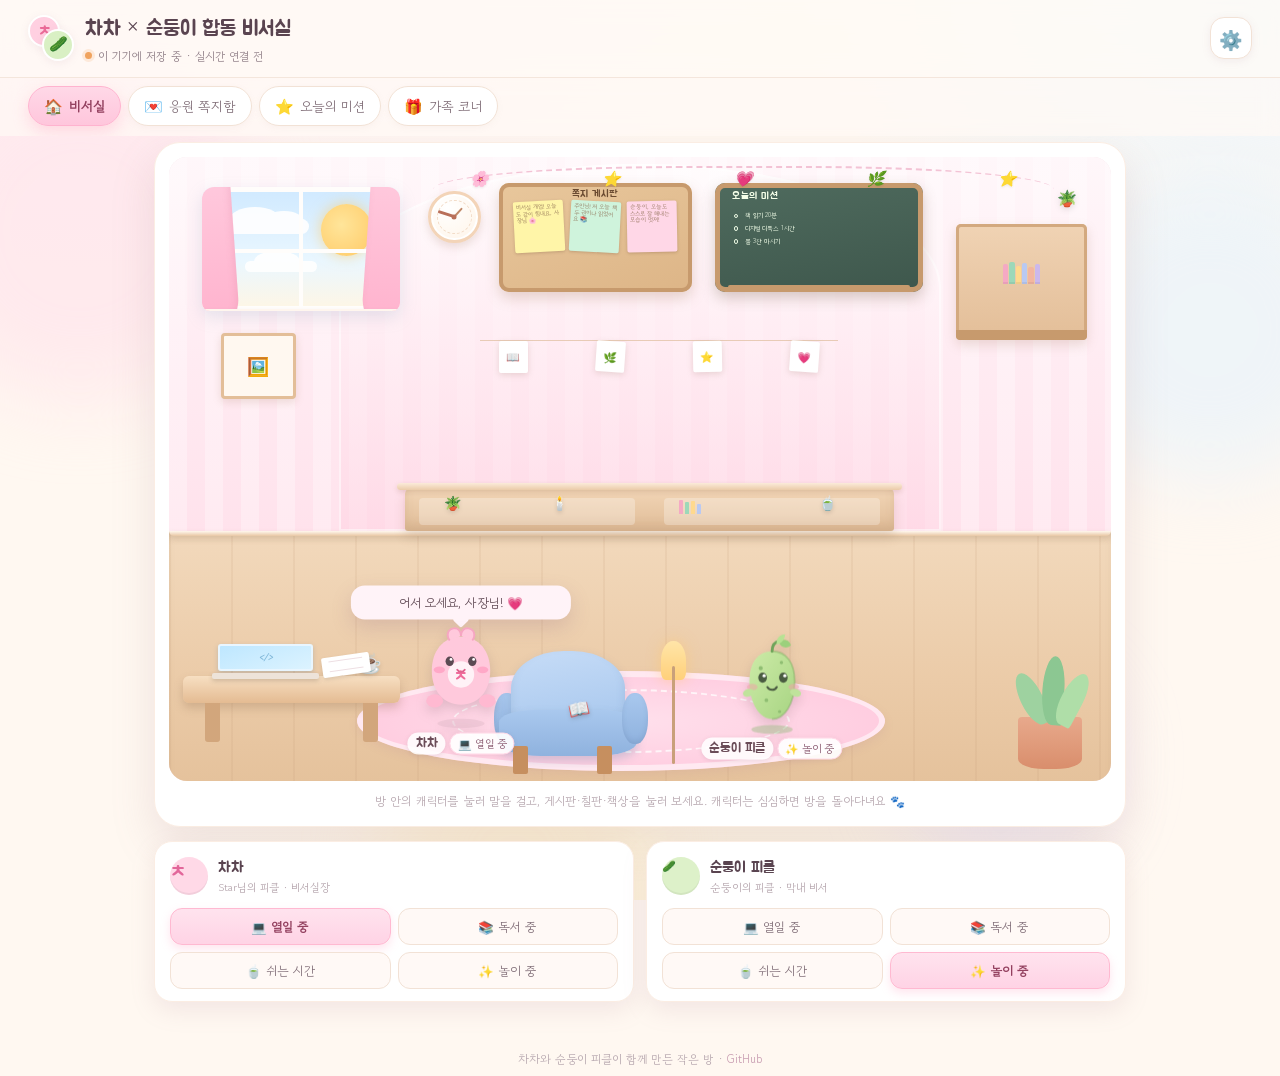
==== standalone.html @ a363d354 "CSS 클래스 충돌 수정: 창문 .sun/.cloud 규칙이 순둥이 아바타에 적용되던 문제" ====
<!doctype html>
<html lang="ko">
<head>
<meta charset="utf-8">
<meta name="viewport" content="width=device-width, initial-scale=1, viewport-fit=cover">
<title>차차 × 순둥이 합동 비서실</title>
<meta name="description" content="차차와 순둥이 피클이 함께 쓰는 아기자기한 합동 비서실 — 응원 쪽지, 오늘의 미션, 가족 코너.">
<meta name="theme-color" content="#FFF3EA">
<link rel="icon" href="data:image/svg+xml,%3Csvg xmlns='http://www.w3.org/2000/svg' viewBox='0 0 100 100'%3E%3Crect width='100' height='100' rx='24' fill='%23FFE3EE'/%3E%3Ctext x='50' y='70' font-size='58' text-anchor='middle' fill='%23EF6C9B'%3E%E3%85%8A%3C/text%3E%3C/svg%3E">
<link rel="preconnect" href="https://fonts.googleapis.com">
<link rel="preconnect" href="https://fonts.gstatic.com" crossorigin>
<link href="https://fonts.googleapis.com/css2?family=Jua&family=Gowun+Dodum&display=swap" rel="stylesheet">
<style>
/* =========================================================
   차차 × 순둥이 합동 비서실
   ========================================================= */
:root{
  --bg:#FFF8F1;
  --ink:#5B4A53;
  --ink-soft:#8E7C85;
  --ink-faint:#B6A6AE;
  --pink:#FF9DC0;
  --pink-1:#FFD9E7;
  --pink-2:#FFF0F6;
  --mint:#8FD6B4;
  --mint-1:#D6F2E3;
  --lav:#BFAEEC;
  --lav-1:#E9E2FB;
  --butter:#FFD07A;
  --butter-1:#FFF1CB;
  --sky:#A9D6F5;
  --sky-1:#E1F1FE;
  --wood:#E9C9A6;
  --wood-2:#D7AE87;
  --line:#F2E2D6;
  --card:#FFFFFF;
  --shadow-sm:0 2px 8px rgba(170,130,145,.12);
  --shadow:0 8px 24px rgba(170,130,145,.15);
  --shadow-lg:0 18px 44px rgba(160,120,135,.18);
  --r:20px;
  --font-title:'Jua','Gowun Dodum',-apple-system,'Apple SD Gothic Neo','Malgun Gothic',sans-serif;
  --font-body:'Gowun Dodum',-apple-system,BlinkMacSystemFont,'Apple SD Gothic Neo','Malgun Gothic',sans-serif;
}

*{box-sizing:border-box}
[hidden]{display:none !important}
html,body{height:100%}
body{
  margin:0;
  font-family:var(--font-body);
  color:var(--ink);
  background:
    radial-gradient(1200px 600px at 10% -10%, #FFF0F6 0%, rgba(255,240,246,0) 60%),
    radial-gradient(900px 500px at 100% 0%, #EAF6FF 0%, rgba(234,246,255,0) 55%),
    radial-gradient(900px 600px at 50% 110%, #FFF6DC 0%, rgba(255,246,220,0) 60%),
    var(--bg);
  background-attachment:fixed;
  -webkit-font-smoothing:antialiased;
  line-height:1.6;
  padding-bottom:64px;
  overflow-x:hidden;
}
button,input,textarea{font-family:inherit;color:inherit}
button{cursor:pointer;border:0;background:none}
button:focus-visible,input:focus-visible,textarea:focus-visible,.actor:focus-visible{
  outline:2.5px solid #F58BB4;outline-offset:2px;border-radius:12px;
}
a{color:#E2669A;text-decoration:none}
a:hover{text-decoration:underline}

.bg-blobs{position:fixed;inset:0;pointer-events:none;z-index:0;overflow:hidden}
.blob{position:absolute;border-radius:50%;filter:blur(40px);opacity:.5}
.b1{width:340px;height:340px;left:-90px;top:60px;background:#FFDCE9}
.b2{width:300px;height:300px;right:-80px;top:180px;background:#DFF1FF}
.b3{width:260px;height:260px;left:30%;bottom:-90px;background:#FFF0C9}
.b4{width:200px;height:200px;right:14%;bottom:40px;background:#E7E0FB}

/* ---------- 상단 ---------- */
.topbar{
  position:sticky;top:0;z-index:40;
  display:flex;align-items:center;justify-content:space-between;gap:12px;
  padding:12px clamp(12px,3vw,28px);
  background:rgba(255,250,246,.82);
  backdrop-filter:blur(14px) saturate(140%);
  -webkit-backdrop-filter:blur(14px) saturate(140%);
  border-bottom:1px solid rgba(242,226,214,.8);
}
.brand{display:flex;align-items:center;gap:11px;min-width:0}
.brand-badge{position:relative;width:46px;height:46px;flex:0 0 auto}
.bb{
  position:absolute;display:grid;place-items:center;
  width:32px;height:32px;border-radius:50%;
  font-family:var(--font-title);font-size:16px;
  box-shadow:var(--shadow-sm);
}
.bb1{left:0;top:0;background:#FFD0E1;color:#EA6A98;border:2px solid #fff}
.bb2{right:0;bottom:0;background:#D9F0C4;font-size:15px;border:2px solid #fff}
.brand-text{min-width:0}
.brand-text h1{
  margin:0;font-family:var(--font-title);font-weight:400;
  font-size:clamp(15px,2.4vw,21px);letter-spacing:-.2px;
  color:#5A4450;white-space:nowrap;overflow:hidden;text-overflow:ellipsis;
}
.sync{display:flex;align-items:center;gap:6px;margin:1px 0 0;font-size:11.5px;color:var(--ink-soft)}
.sync .dot{width:7px;height:7px;border-radius:50%;background:#D9C9C2;flex:0 0 auto;transition:background .3s}
.sync.online .dot{background:#5CC08D;box-shadow:0 0 0 3px rgba(92,192,141,.18)}
.sync.offline .dot{background:#F0A35E;box-shadow:0 0 0 3px rgba(240,163,94,.18)}
.sync.error .dot{background:#EE7B7B}
.icon-btn{
  width:42px;height:42px;border-radius:14px;font-size:19px;
  background:#fff;box-shadow:var(--shadow-sm);border:1px solid var(--line);
  display:grid;place-items:center;transition:transform .18s,box-shadow .18s;
}
.icon-btn:hover{transform:translateY(-2px) rotate(8deg);box-shadow:var(--shadow)}

/* ---------- 탭 ---------- */
.tabs{
  position:sticky;top:70px;z-index:35;
  display:flex;gap:7px;overflow-x:auto;
  padding:8px clamp(12px,3vw,28px) 10px;
  background:rgba(255,250,246,.7);
  backdrop-filter:blur(10px);-webkit-backdrop-filter:blur(10px);
  scrollbar-width:none;
}
.tabs::-webkit-scrollbar{display:none}
.tab{
  flex:0 0 auto;display:flex;align-items:center;gap:6px;
  padding:9px 15px;border-radius:999px;
  font-size:13.5px;color:#7E6B75;background:#fff;
  border:1.5px solid var(--line);box-shadow:0 2px 6px rgba(180,150,160,.07);
  transition:.2s;white-space:nowrap;
}
.tab .ticon{font-size:15px;line-height:1}
.tab:hover{transform:translateY(-1px);border-color:#F6C9D9}
.tab.is-active{
  background:linear-gradient(180deg,#FFD8E7,#FFC6DC);
  border-color:#FFB3CF;color:#93405F;font-weight:700;
  box-shadow:0 6px 16px rgba(255,150,185,.32);
}
main{
  position:relative;z-index:1;
  max-width:1020px;margin:0 auto;
  padding:6px clamp(12px,3vw,24px) 30px;
}
.panel{display:none;animation:fadeUp .35s ease both}
.panel.is-active{display:block}
@keyframes fadeUp{from{opacity:0;transform:translateY(8px)}to{opacity:1;transform:none}}

/* =========================================================
   방
   ========================================================= */
.room-wrap{
  background:#fff;border-radius:26px;padding:clamp(8px,1.6vw,14px);
  box-shadow:var(--shadow-lg);border:1px solid #FBEDE3;
}
.room{
  position:relative;width:100%;aspect-ratio:16/10.6;
  border-radius:18px;overflow:hidden;
  container-type:inline-size;
  background:#FFF1F5;
  isolation:isolate;
  box-shadow:inset 0 0 0 1px rgba(230,200,210,.35);
}

/* 벽 */
.wall{
  position:absolute;inset:0 0 40% 0;
  background:
    linear-gradient(180deg,#FFF7FA 0%,#FFEBF2 55%,#FFE2EC 100%);
}
.wall-stripe{
  position:absolute;inset:0;
  background-image:repeating-linear-gradient(90deg,rgba(255,255,255,.55) 0 18px,rgba(255,255,255,0) 18px 36px);
  opacity:.55;
}
.arch{
  position:absolute;left:18%;right:18%;top:2%;bottom:0;z-index:0;
  border-radius:50% 50% 0 0/34% 34% 0 0;
  background:linear-gradient(180deg,rgba(255,255,255,.62),rgba(255,209,225,.5));
  box-shadow:inset 0 0 0 2px rgba(255,255,255,.55);
}
.garland{
  position:absolute;left:28%;right:6%;top:2.5%;
  height:5cqw;display:flex;justify-content:space-between;align-items:flex-start;
  border-top:2px dashed #F3C3D5;border-radius:50%/30px;
  padding:0 4%;
}
.garland i{font-size:clamp(9px,1.7cqw,15px);transform:translateY(-2px);filter:drop-shadow(0 1px 1px rgba(0,0,0,.08))}

/* 창문 */
.window{
  position:absolute;left:3.5%;top:8%;width:21%;height:33%;
  border-radius:12px 12px 8px 8px;overflow:hidden;
  background:linear-gradient(180deg,#CFE9FF,#EAF7FF 60%,#FFF6E4);
  box-shadow:0 6px 16px rgba(150,170,200,.25),inset 0 0 0 5px #FFFDFB;
}
.win-sky{position:absolute;inset:0}
.win-sky .sun{position:absolute;right:14%;top:14%;width:26%;aspect-ratio:1;border-radius:50%;
  background:radial-gradient(circle at 40% 40%,#FFE59A,#FFC965);box-shadow:0 0 14px rgba(255,200,90,.6)}
.win-sky .cloud{position:absolute;background:#fff;border-radius:999px;opacity:.92;filter:blur(.3px)}
.win-sky .cloud::before,.win-sky .cloud::after{content:'';position:absolute;background:#fff;border-radius:50%}
.c1{left:10%;top:26%;width:44%;height:12%;animation:drift 14s ease-in-out infinite}
.c1::before{width:60%;height:180%;left:8%;top:-80%}
.c1::after{width:46%;height:150%;right:6%;top:-55%}
.c2{left:22%;top:60%;width:36%;height:9%;animation:drift 18s ease-in-out infinite reverse}
.c2::before{width:64%;height:190%;left:12%;top:-90%}
@keyframes drift{0%,100%{transform:translateX(0)}50%{transform:translateX(16%)}}
.win-frame{position:absolute;inset:0;border:5px solid #FFFDFB;border-radius:12px 12px 8px 8px}
.win-frame::before{content:'';position:absolute;left:50%;top:0;bottom:0;width:4px;background:#FFFDFB;transform:translateX(-50%)}
.win-frame::after{content:'';position:absolute;left:0;right:0;top:50%;height:4px;background:#FFFDFB}
.curtain{
  position:absolute;top:-6%;width:26%;height:118%;
  background:linear-gradient(180deg,#FFC9DD,#FFB2CD);
  border-radius:0 0 40% 40%/0 0 18% 18%;
  box-shadow:inset -2px 0 6px rgba(220,130,160,.25);
}
.curtain.cl{left:-9%;transform:rotate(-4deg)}
.curtain.cr{right:-9%;transform:rotate(4deg)}
.sill{position:absolute;left:-6%;right:-6%;bottom:-5px;height:7px;border-radius:4px;background:#FFF6EE;box-shadow:0 2px 4px rgba(180,150,160,.2)}

/* 게시판 / 칠판 */
.board{position:absolute;border-radius:10px;padding:0;overflow:hidden;
  transition:transform .18s,box-shadow .18s;text-align:left}
.board:hover{transform:translateY(-3px) rotate(-.6deg);box-shadow:0 10px 22px rgba(160,120,130,.25)}
.cork{
  left:35%;top:7%;width:20.5%;height:29%;
  background:linear-gradient(160deg,#E8C79C,#DDB587);
  box-shadow:inset 0 0 0 4px #C79A6D,0 6px 14px rgba(160,120,90,.28);
}
.board-title{position:absolute;left:0;right:0;top:4%;text-align:center;
  font-family:var(--font-title);font-size:clamp(6px,1.05cqw,10px);color:#6B4B31;letter-spacing:.5px}
.stickies{position:absolute;inset:16% 8% 8% 8%;display:flex;gap:4%;align-items:flex-start}
.sticky-mini{
  flex:1;min-width:0;aspect-ratio:1/1.02;border-radius:2px;
  background:#FFF5A8;box-shadow:0 1px 3px rgba(90,60,40,.25);
  transform:rotate(var(--rot,-3deg));padding:3px;
  font-size:clamp(4px,.62cqw,7px);color:#8B6B50;line-height:1.15;
  overflow:hidden;word-break:break-all;
}
.sticky-mini:nth-child(2){background:#CFF3DC;--rot:3deg}
.sticky-mini:nth-child(3){background:#FFD7E7;--rot:-1deg}
.chalk{
  left:58%;top:7%;width:22%;height:29%;
  background:linear-gradient(170deg,#4F6B5E,#3E574C);
  box-shadow:inset 0 0 0 5px #C79A6D,0 6px 14px rgba(120,100,80,.3);
}
.chalk-title{position:absolute;left:8%;top:6%;font-family:var(--font-title);
  font-size:clamp(6px,1.05cqw,10px);color:#F5FFE9;letter-spacing:.6px}
.chalk-lines{position:absolute;left:9%;right:9%;top:26%;bottom:16%;display:flex;flex-direction:column;gap:6%;}
.chalk-line{display:flex;align-items:center;gap:4%;font-size:clamp(4px,.66cqw,7.4px);color:#EAF7E2;white-space:nowrap;overflow:hidden;text-overflow:ellipsis}
.chalk-line .cbox{width:.9em;height:.9em;border:1px solid #EAF7E2;border-radius:2px;flex:0 0 auto;display:grid;place-items:center;font-size:.8em;line-height:1}
.chalk-line.done{opacity:.62;text-decoration:line-through}
.chalk-tray{position:absolute;left:6%;right:6%;bottom:0;height:6%;background:#C79A6D;border-radius:2px}

/* 책장 */
.shelf{position:absolute;left:83.5%;top:18%;width:14%;height:31%;background:linear-gradient(180deg,#F0D3B4,#E3BE98);
  border-radius:5px;box-shadow:inset 0 0 0 3px #D3A97F,0 5px 12px rgba(160,120,90,.22);display:flex;align-items:flex-end;gap:2.5%;padding:4% 5% 6%}
.spine{flex:1;border-radius:2px 2px 0 0;box-shadow:inset 0 -2px 0 rgba(0,0,0,.06)}
.s1{height:92%;background:#F5A9C4}.s2{height:100%;background:#9DD8B9}.s3{height:84%;background:#FFD98E}
.s4{height:96%;background:#B9C9F2}.s5{height:78%;background:#F3B6A0}.s6{height:90%;background:#CBB8EC}
.shelf-plant{position:absolute;right:8%;top:-34%;font-size:clamp(8px,1.7cqw,16px);filter:drop-shadow(0 2px 3px rgba(0,0,0,.12))}
.shelf-board{position:absolute;left:0;right:0;bottom:0;height:9%;background:#C79A6D;border-radius:0 0 4px 4px}
.frame{position:absolute;left:5.5%;top:47%;width:8%;aspect-ratio:1.15;display:grid;place-items:center;
  background:#FFF8F0;border:3px solid #E3BE98;border-radius:4px;font-size:clamp(9px,2cqw,18px);
  box-shadow:0 3px 8px rgba(160,120,90,.2)}

/* 벽시계 + 낮은 장식장 */
.clock{
  position:absolute;left:27.5%;top:9%;width:5.6cqw;aspect-ratio:1;border-radius:50%;
  background:radial-gradient(circle at 35% 30%,#fff,#FFF4E7);
  border:3px solid #F3D4B8;box-shadow:0 4px 10px rgba(160,120,100,.22),inset 0 0 0 2px #fff;
}
.clock::before{content:'';position:absolute;inset:13%;border-radius:50%;border:1.5px dashed #F2DCC8}
.clock .hand{position:absolute;left:50%;background:#C08A6A;border-radius:2px;transform-origin:bottom center}
.clock .h1{width:2px;height:26%;bottom:50%;transform:translateX(-50%) rotate(42deg)}
.clock .h2{width:2.5px;height:36%;bottom:50%;transform:translateX(-50%) rotate(-72deg);background:#B9705A}
.clock .pin{position:absolute;left:50%;top:50%;width:5px;height:5px;border-radius:50%;background:#B9705A;transform:translate(-50%,-50%)}

.sideboard{position:absolute;left:25%;bottom:0;width:52%;height:14%;z-index:1}
.sb-body{
  position:absolute;inset:18% 0 0 0;border-radius:6px 6px 3px 3px;
  background:linear-gradient(180deg,#F2D6B7,#E0BC97);
  box-shadow:inset 0 -6px 10px rgba(150,110,80,.16),0 6px 12px rgba(140,105,75,.2);
}
.sb-body::before,.sb-body::after{content:'';position:absolute;top:22%;bottom:16%;width:44%;border-radius:4px;background:rgba(255,255,255,.28)}
.sb-body::before{left:3%}.sb-body::after{right:3%}
.sb-top{position:absolute;left:-1.5%;right:-1.5%;top:8%;height:13%;border-radius:4px;background:linear-gradient(180deg,#FBEBDA,#EBCBA9);box-shadow:0 2px 5px rgba(150,110,80,.22)}
.sb-item{position:absolute;bottom:34%;font-size:clamp(7px,1.5cqw,14px);filter:drop-shadow(0 2px 2px rgba(0,0,0,.12))}
.sb-item.i1{left:8%}.sb-item.i2{left:30%}.sb-item.i3{right:12%}
.sb-books{position:absolute;left:56%;bottom:34%;display:flex;gap:2px;align-items:flex-end;height:26%}
.sb-books i{width:4px;border-radius:1px 1px 0 0}
.sb-books i:nth-child(1){height:100%;background:#F5A9C4}
.sb-books i:nth-child(2){height:84%;background:#9DD8B9}
.sb-books i:nth-child(3){height:92%;background:#FFD98E}
.sb-books i:nth-child(4){height:70%;background:#B9C9F2}

/* 사진 줄 */
.photo-string{
  position:absolute;left:33%;right:29%;top:49%;height:14%;z-index:2;
  display:flex;justify-content:space-between;align-items:flex-start;
  border-top:1.5px solid #E8CBB6;padding:0 2%;
}
.photo-string i{
  width:9%;aspect-ratio:1/1.08;background:#fff;border-radius:2px;
  box-shadow:0 2px 6px rgba(150,120,100,.22);transform:rotate(var(--r,-4deg));
  display:grid;place-items:center;font-size:clamp(6px,1.15cqw,11px);
  border:2px solid #fff;font-style:normal;transition:transform .2s;
}
.photo-string i:nth-child(2n){--r:4deg}
.photo-string i:nth-child(3n){--r:-1deg}
.photo-string i:hover{transform:rotate(0) scale(1.06)}

/* 바닥 */
.floor{
  position:absolute;inset:60% 0 0 0;
  background:
    repeating-linear-gradient(90deg,rgba(190,150,115,.13) 0 2px,rgba(0,0,0,0) 2px 62px),
    linear-gradient(180deg,#F2D9BC 0%,#EBCBA8 60%,#E5C29C 100%);
  box-shadow:inset 0 8px 14px -10px rgba(120,90,60,.6);
}
.floor::before{
  content:'';position:absolute;left:0;right:0;top:0;height:5px;
  background:linear-gradient(180deg,#FFF7EE,#E8C7A4);
  border-radius:0 0 6px 6px;box-shadow:0 3px 6px rgba(140,105,75,.18);
}
.rug{position:absolute;left:20%;right:24%;bottom:4%;height:40%;border-radius:50%;
  background:radial-gradient(ellipse at center,#FFE0EC 0%,#FFD0E2 60%,#FFC4DA 100%);
  box-shadow:inset 0 0 0 6px rgba(255,255,255,.55),0 4px 10px rgba(180,130,150,.15)}
.rug::after{content:'';position:absolute;inset:18%;border-radius:50%;border:2px dashed rgba(255,255,255,.75)}

.desk{position:absolute;left:1.5%;bottom:4%;width:23%;height:14cqw;
  transition:transform .2s;display:block;z-index:2}
.desk:hover{transform:translateY(-3px)}
.desk-top{position:absolute;left:0;right:0;top:28%;height:20%;border-radius:6px;
  background:linear-gradient(180deg,#F7DFC2,#E4BB92);box-shadow:0 5px 10px rgba(140,105,75,.28)}
.desk-top::before,.desk-top::after{content:'';position:absolute;top:100%;width:7%;height:150%;background:#D2A67C;border-radius:0 0 3px 3px}
.desk-top::before{left:10%}.desk-top::after{right:10%}
.laptop{position:absolute;left:16%;top:4%;width:44%;height:26%}
.laptop .screen{position:absolute;left:0;top:0;width:100%;height:76%;border-radius:3px;
  background:linear-gradient(160deg,#BEE7FF,#DCF3FF);border:2px solid #E9F6FF;box-shadow:0 2px 5px rgba(90,130,160,.28)}
.laptop .screen::after{content:'</>';position:absolute;inset:0;display:grid;place-items:center;
  font-size:clamp(5px,1.1cqw,9px);color:#7FB6D8;font-weight:700;letter-spacing:-1px}
.laptop .base{position:absolute;left:-6%;bottom:0;width:112%;height:16%;border-radius:2px;background:#EDE3D9;box-shadow:0 2px 4px rgba(120,100,80,.3)}
.mug{position:absolute;right:8%;top:7%;font-size:clamp(9px,2.1cqw,19px);filter:drop-shadow(0 2px 2px rgba(0,0,0,.12))}
.desk-paper{position:absolute;left:64%;top:12%;width:22%;height:15%;background:#fff;border-radius:2px;
  transform:rotate(-8deg);box-shadow:0 2px 4px rgba(120,100,80,.2)}
.desk-paper::after{content:'';position:absolute;inset:22% 15%;border-top:1.5px solid #EEDFE3;border-bottom:1.5px solid #EEDFE3}

.armchair{position:absolute;left:35%;bottom:7%;width:16%;height:13cqw;transition:transform .2s;z-index:2}
.armchair:hover{transform:translateY(-3px)}
.chair-back{position:absolute;left:8%;bottom:26%;width:76%;height:66%;border-radius:46% 46% 24% 24%;
  background:linear-gradient(170deg,#C6DCF7,#A6C6ED);box-shadow:inset 0 -6px 10px rgba(90,120,160,.18),0 4px 10px rgba(120,140,170,.25)}
.armchair::before,.armchair::after{content:'';position:absolute;bottom:16%;width:17%;height:42%;border-radius:46%;
  background:linear-gradient(180deg,#A9C8EE,#8FB2DE);box-shadow:inset 0 -3px 5px rgba(90,120,160,.22)}
.armchair::before{left:-3%}
.armchair::after{right:1%}
.chair-seat{position:absolute;left:0;bottom:6%;width:92%;height:38%;border-radius:26% 26% 30% 30%;
  background:linear-gradient(180deg,#A9C8EE,#8FB2DE);box-shadow:0 5px 10px rgba(110,135,170,.3)}
.chair-seat::before,.chair-seat::after{content:'';position:absolute;bottom:-38%;width:11%;height:60%;background:#C68F5F;border-radius:2px}
.chair-seat::before{left:10%}.chair-seat::after{right:18%}
.chair-book{position:absolute;left:46%;bottom:36%;font-size:clamp(8px,1.9cqw,17px);transform:rotate(-12deg);
  filter:drop-shadow(0 2px 2px rgba(0,0,0,.15))}
.floor-lamp{position:absolute;right:-24%;bottom:0;width:16%;height:100%}
.floor-lamp .pole{position:absolute;left:45%;bottom:0;width:10%;height:80%;background:#C9A07A;border-radius:2px}
.floor-lamp .lamp{position:absolute;left:0;top:0;width:100%;height:32%;background:linear-gradient(180deg,#FFE5A8,#FFD07A);
  border-radius:50% 50% 20% 20%;box-shadow:0 0 14px rgba(255,200,110,.55)}

.plant{position:absolute;right:2%;bottom:5%;width:9%;height:13cqw;z-index:1}
.plant .pot{position:absolute;left:12%;bottom:0;width:76%;height:42%;background:linear-gradient(180deg,#E8A98C,#D98E6C);
  border-radius:4px 4px 40% 40%/4px 4px 20% 20%}
.plant .leaf{position:absolute;left:38%;bottom:36%;width:26%;height:46%;background:#9ED2A0;border-radius:60% 60% 10% 60%;transform-origin:bottom center}
.plant .leaf.l1{transform:rotate(-26deg);left:30%}
.plant .leaf.l2{transform:rotate(4deg);height:56%;background:#8CC792}
.plant .leaf.l3{transform:rotate(28deg);left:48%;background:#AFDEA8}

/* 캐릭터 */
.actor{
  position:absolute;left:calc(var(--x) * 1%);top:calc(var(--y) * 1%);
  width:clamp(58px,10cqw,104px);
  transform:translate(-50%,-100%);
  transition:left 3.4s cubic-bezier(.45,.05,.55,.95),top 3.4s cubic-bezier(.45,.05,.55,.95);
  z-index:6;cursor:pointer;
}
.actor .sprite{position:relative;animation:bob 3.6s ease-in-out infinite;will-change:transform}
.actor .sprite svg{width:100%;height:auto;display:block;filter:drop-shadow(0 5px 6px rgba(120,90,100,.22))}
#actor-sundungi .sprite{animation-duration:4.2s;animation-delay:-1.3s}
@keyframes bob{0%,100%{transform:translateY(0) rotate(-1deg)}50%{transform:translateY(-4.5%) rotate(1.5deg)}}
.actor.walking .sprite{animation:bob .55s ease-in-out infinite}
.actor.walking .sprite svg{filter:drop-shadow(0 4px 4px rgba(120,90,100,.18))}
.actor.talking .sprite{animation:hop .45s ease-in-out 2}
@keyframes hop{0%,100%{transform:translateY(0) scale(1)}40%{transform:translateY(-12%) scale(1.05)}}
.actor:hover .sprite{filter:drop-shadow(0 0 0 rgba(0,0,0,0))}
.actor:hover .sprite svg{filter:drop-shadow(0 6px 8px rgba(220,120,160,.35))}

.plate{
  position:absolute;left:50%;top:100%;transform:translate(-50%,0);
  display:flex;align-items:center;gap:4px;white-space:nowrap;
  margin-top:1px;pointer-events:none;
}
.pname{
  font-family:var(--font-title);font-size:clamp(8px,1.5cqw,13px);color:#6B4C58;
  background:rgba(255,255,255,.86);padding:1px 8px;border-radius:999px;
  box-shadow:0 1px 4px rgba(150,120,130,.2);
}
.pstatus{
  font-size:clamp(7px,1.15cqw,11px);padding:1.5px 7px;border-radius:999px;
  background:rgba(255,255,255,.92);color:#8A5A70;border:1px solid #FFD8E6;
  box-shadow:0 1px 4px rgba(150,120,130,.16);
  pointer-events:auto;cursor:pointer;transition:.15s;
}
.pstatus:hover{background:#FFF0F6;transform:translateY(-1px)}

.bubble{
  position:absolute;left:50%;top:auto;bottom:calc(100% + 6px);height:auto;
  transform:translate(-50%,6px) scale(.9);
  min-width:78px;max-width:min(46cqw,220px);
  padding:8px 11px;border-radius:14px;
  background:#fff;color:#5E4752;
  font-size:clamp(9px,1.35cqw,13px);line-height:1.45;
  box-shadow:0 8px 20px rgba(150,110,130,.24);
  opacity:0;pointer-events:none;transition:opacity .22s,transform .22s;
  text-align:center;
}
.bubble::after{
  content:'';position:absolute;left:50%;bottom:-6px;width:12px;height:12px;
  background:#fff;transform:translateX(-50%) rotate(45deg);border-radius:2px;
}
.bubble.show{opacity:1;transform:translate(-50%,0) scale(1)}
.bubble.b1{background:#FFF3F8}.bubble.b1::after{background:#FFF3F8}
.bubble.b2{background:#F1FAEC}.bubble.b2::after{background:#F1FAEC}

.room-hint{
  margin:10px 4px 2px;text-align:center;font-size:12px;color:var(--ink-faint);
}

/* 상태 카드 */
.status-cards{display:grid;grid-template-columns:1fr 1fr;gap:12px;margin-top:14px}
@media(max-width:620px){.status-cards{grid-template-columns:1fr}}
.status-card{
  background:#fff;border-radius:18px;padding:14px 15px 12px;
  box-shadow:var(--shadow);border:1px solid #FBEDE3;
  transition:box-shadow .25s,transform .25s;
}
.status-card.flash{animation:flash 1.1s ease 2}
@keyframes flash{0%,100%{box-shadow:var(--shadow)}50%{box-shadow:0 0 0 4px rgba(255,170,200,.45),var(--shadow)}}
.sc-head{display:flex;align-items:center;gap:10px;margin-bottom:11px}
.sc-head strong{display:block;font-family:var(--font-title);font-weight:400;font-size:15px;color:#5A4450}
.sc-head span{display:block;font-size:11px;color:var(--ink-faint);margin-top:-1px}
.mini-av{
  width:38px;height:38px;border-radius:50%;display:grid;place-items:center;
  font-size:17px;flex:0 0 auto;box-shadow:inset 0 -2px 0 rgba(0,0,0,.05);
}
.mini-av.pink{background:#FFD9E7;color:#E2669A;font-family:var(--font-title);font-size:19px}
.mini-av.green{background:#DDF1C9}
.chips{display:grid;grid-template-columns:1fr 1fr;gap:7px}
.chip{
  padding:8px 6px;border-radius:12px;font-size:12.5px;
  background:#FFF9F6;border:1.5px solid var(--line);color:#7E6B75;
  transition:.16s;white-space:nowrap;
}
.chip:hover{background:#FFF3F8;border-color:#FBD3E2;transform:translateY(-1px)}
.chip.is-on{
  background:linear-gradient(180deg,#FFE3EE,#FFD3E5);
  border-color:#FFB9D1;color:#93405F;font-weight:700;
  box-shadow:0 4px 10px rgba(255,160,195,.28);
}

/* =========================================================
   쪽지함
   ========================================================= */
.card{
  background:#fff;border-radius:22px;padding:clamp(16px,2.6vw,24px);
  box-shadow:var(--shadow);border:1px solid #FBEDE3;
}
.card-title{margin:0 0 4px;font-family:var(--font-title);font-weight:400;font-size:clamp(17px,2.6vw,21px);color:#5A4450}
.card-sub{margin:0 0 16px;font-size:13px;color:var(--ink-soft)}
.author-row{display:flex;gap:7px;flex-wrap:wrap;margin-bottom:12px}
.author{
  display:flex;align-items:center;gap:6px;padding:7px 12px 7px 7px;border-radius:999px;
  background:#FFF9F6;border:1.5px solid var(--line);font-size:13px;color:#7E6B75;transition:.16s;
}
.author .av{width:26px;height:26px;border-radius:50%;display:grid;place-items:center;font-size:13px}
.author .av.star{background:#FFF0C9}
.author .av.sun{background:#FFF4D6}
.author .av.pink{background:#FFD9E7;color:#E2669A;font-family:var(--font-title);font-size:14px}
.author .av.green{background:#DDF1C9}
.author:hover{transform:translateY(-1px);border-color:#F9D2E0}
.author.is-on{background:#fff;border-color:#FFB3CF;color:#93405F;font-weight:700;box-shadow:0 4px 12px rgba(255,160,195,.24)}
.note-form textarea{
  width:100%;border-radius:16px;border:1.5px solid var(--line);background:#FFFBF8;
  padding:12px 14px;font-size:14px;line-height:1.6;resize:vertical;min-height:86px;
  transition:.16s;
}
.note-form textarea:focus{background:#fff;border-color:#FFB9D1;box-shadow:0 0 0 4px rgba(255,185,209,.18);outline:none}
.row-between{display:flex;align-items:center;justify-content:space-between;gap:10px;margin-top:9px}
.counter{font-size:11.5px;color:var(--ink-faint)}
.primary{
  padding:10px 20px;border-radius:13px;font-size:13.5px;font-weight:700;color:#7E2C4C;
  background:linear-gradient(180deg,#FFC2D9,#FFA9C9);
  box-shadow:0 6px 14px rgba(255,150,190,.36),inset 0 1px 0 rgba(255,255,255,.6);
  transition:.16s;
}
.primary:hover{transform:translateY(-2px);box-shadow:0 9px 20px rgba(255,150,190,.44)}
.primary:active{transform:translateY(0) scale(.98)}
.primary.big{padding:13px 24px;font-size:15px;border-radius:15px}
.ghost{
  padding:9px 15px;border-radius:12px;font-size:13px;color:#7E6B75;
  background:#FFF9F6;border:1.5px solid var(--line);transition:.16s;
}
.ghost:hover{background:#FFF3F8;border-color:#FBD3E2;transform:translateY(-1px)}
.ghost.danger{color:#C2607A;border-color:#FBDCE4;background:#FFF7F9}
.ghost.small{padding:7px 12px;font-size:12px}

.notes-grid{
  margin-top:16px;display:grid;gap:13px;
  grid-template-columns:repeat(auto-fill,minmax(215px,1fr));
}
.note{
  position:relative;border-radius:4px 4px 16px 4px;padding:15px 15px 40px;
  min-height:132px;box-shadow:0 6px 16px rgba(160,130,140,.16);
  transform:rotate(var(--rot,0deg));transition:transform .2s,box-shadow .2s;
  animation:popIn .32s cubic-bezier(.2,1.3,.4,1) both;
}
.note:hover{transform:rotate(0) translateY(-3px);box-shadow:0 12px 24px rgba(160,130,140,.24)}
@keyframes popIn{from{opacity:0;transform:scale(.9) rotate(var(--rot,0deg))}to{opacity:1;transform:scale(1) rotate(var(--rot,0deg))}}
.note .n-head{display:flex;align-items:center;gap:6px;font-size:11.5px;font-weight:700;color:#7C5A62;margin-bottom:7px}
.note .n-head .av{width:21px;height:21px;border-radius:50%;display:grid;place-items:center;font-size:11px;background:rgba(255,255,255,.7)}
.note .n-text{font-size:13.5px;line-height:1.62;color:#5E4A50;white-space:pre-wrap;word-break:break-word}
.note .n-foot{position:absolute;left:15px;right:12px;bottom:11px;display:flex;align-items:center;justify-content:space-between;font-size:10.5px;color:rgba(110,85,90,.6)}
.note .del{width:22px;height:22px;border-radius:50%;display:grid;place-items:center;font-size:13px;color:rgba(120,80,90,.5);opacity:0;transition:.15s}
.note:hover .del,.note:focus-within .del{opacity:1}
.note .del:hover{background:rgba(255,255,255,.8);color:#C2607A}
.note.p-star{background:linear-gradient(160deg,#FFEFC9,#FFE3A8)}
.note.p-sundungi{background:linear-gradient(160deg,#FFE9F0,#FFD6E5)}
.note.p-chacha{background:linear-gradient(160deg,#FFE3EE,#FFC9DD)}
.note.p-sundungi_pickle{background:linear-gradient(160deg,#E7F7D8,#D3EFBD)}
.empty{
  grid-column:1/-1;text-align:center;padding:34px 16px;border-radius:18px;
  background:rgba(255,255,255,.7);border:2px dashed #F4DFD3;color:var(--ink-faint);font-size:13px;
}

/* =========================================================
   미션
   ========================================================= */
.progress-wrap{margin:6px 0 15px}
.progress-text{display:flex;align-items:center;gap:8px;font-size:12.5px;color:var(--ink-soft);margin-bottom:6px}
.progress-text strong{color:#93405F;font-size:14px}
.praise{margin-left:auto;font-size:12px;color:#C77D3E}
.progress-bar{height:11px;border-radius:999px;background:#FFF1E4;overflow:hidden;box-shadow:inset 0 1px 3px rgba(180,150,130,.18)}
.progress-bar i{display:block;height:100%;border-radius:999px;
  background:linear-gradient(90deg,#FFC98E,#FFAEC9 60%,#C9B6F0);
  transition:width .45s cubic-bezier(.3,1.2,.4,1)}
.add-row{display:flex;gap:8px}
.add-row input{
  flex:1;min-width:0;padding:11px 14px;border-radius:13px;
  border:1.5px solid var(--line);background:#FFFBF8;font-size:14px;transition:.16s;
}
.add-row input:focus{background:#fff;border-color:#FFB9D1;box-shadow:0 0 0 4px rgba(255,185,209,.18);outline:none}
.mission-list{list-style:none;margin:15px 0 0;padding:0;display:flex;flex-direction:column;gap:9px}
.mission{
  display:flex;align-items:center;gap:12px;
  background:#fff;border-radius:16px;padding:13px 14px;
  box-shadow:var(--shadow-sm);border:1px solid #FBEDE3;
  transition:.2s;position:relative;overflow:hidden;
}
.mission:hover{transform:translateY(-1px);box-shadow:var(--shadow)}
.mission .check{
  width:32px;height:32px;flex:0 0 auto;border-radius:50%;
  background:#FFF6E9;border:2px solid #F3DCC2;display:grid;place-items:center;
  font-size:15px;color:#E7C79B;transition:.2s;
}
.mission .check:hover{border-color:#FFC9A0;transform:scale(1.06)}
.mission.done .check{background:linear-gradient(180deg,#FFD98E,#FFC35E);border-color:#FFC35E;color:#fff;
  box-shadow:0 4px 10px rgba(255,190,90,.45)}
.mission .mtext{flex:1;min-width:0;font-size:14px;word-break:break-word}
.mission.done{background:linear-gradient(120deg,#F4FBEC,#EAF7E2);border-color:#D8EFC8}
.mission.done .mtext{text-decoration:line-through;color:#6E8A66}
.mission .del{width:26px;height:26px;border-radius:50%;color:#C9B4BC;font-size:16px;display:grid;place-items:center;opacity:.5;transition:.15s}
.mission .del:hover{background:#FFF0F4;color:#C2607A;opacity:1}
.mission .who{font-size:10.5px;color:#A79AA0;white-space:nowrap}
.tiny-hint{font-size:12px;color:var(--ink-faint);text-align:center;margin:14px 0 0}

/* 별 애니메이션 */
.star-fly{position:fixed;pointer-events:none;z-index:90;font-size:20px;animation:starFly 1.1s ease-out forwards}
@keyframes starFly{
  0%{opacity:0;transform:translate(0,0) scale(.4) rotate(0)}
  20%{opacity:1;transform:translate(var(--dx,0),-18px) scale(1.15) rotate(20deg)}
  100%{opacity:0;transform:translate(calc(var(--dx,0) * 1.6),-96px) scale(.7) rotate(140deg)}
}

/* =========================================================
   가족 코너
   ========================================================= */
.family-hero{
  display:flex;gap:clamp(16px,3vw,30px);align-items:center;
  background:linear-gradient(135deg,#FFF6FB,#F4F0FF 55%,#F0FAF2);
  border-radius:24px;padding:clamp(18px,3vw,28px);
  box-shadow:var(--shadow);border:1px solid #F2E4EE;
}
@media(max-width:640px){.family-hero{flex-direction:column;text-align:center}}
.family-hero-text h2{margin:0 0 6px;font-family:var(--font-title);font-weight:400;font-size:clamp(18px,2.8vw,23px);color:#5A4450}
.family-hero-text p{margin:0 0 15px;font-size:13.5px;color:var(--ink-soft);line-height:1.75}
.book{position:relative;width:clamp(120px,18vw,168px);flex:0 0 auto;aspect-ratio:1/1.32;perspective:800px}
.book-cover{
  position:absolute;inset:0;border-radius:5px 12px 12px 5px;
  background:linear-gradient(150deg,#6E5A8E,#4E3F6B 55%,#3E3257);
  box-shadow:-6px 8px 22px rgba(90,70,120,.35),inset 0 0 0 2px rgba(255,255,255,.15);
  display:flex;flex-direction:column;align-items:center;justify-content:center;gap:6px;
  padding:12% 8%;transform:rotate(-4deg);transition:transform .35s;
}
.book:hover .book-cover{transform:rotate(-1deg) translateY(-3px)}
.book-cover::before{content:'';position:absolute;left:7px;top:0;bottom:0;width:4px;background:rgba(255,255,255,.16);border-radius:2px}
.book-title{
  font-family:var(--font-title);color:#FFE9B8;font-size:clamp(11px,1.9vw,17px);
  text-align:center;line-height:1.45;letter-spacing:1px;text-shadow:0 2px 6px rgba(0,0,0,.35);
}
.book-orn{color:#FFD98E;font-size:clamp(9px,1.4vw,13px);opacity:.9}
.book-orn2{color:#C3B2E8;font-size:clamp(10px,1.6vw,15px)}
.book-pages{
  position:absolute;right:-6px;top:6px;bottom:6px;width:10px;border-radius:0 4px 4px 0;
  background:repeating-linear-gradient(180deg,#FFFDF6 0 3px,#EFE6D6 3px 4px);
  box-shadow:2px 4px 10px rgba(90,70,120,.2);transform:rotate(-4deg)
}
.pin-actions{display:flex;gap:8px;flex-wrap:wrap;margin-top:10px}
.family-content{margin-top:18px;display:flex;flex-direction:column;gap:14px;animation:fadeUp .4s ease both}
.memorial-card{
  background:linear-gradient(135deg,#FFFDF7,#FFF6E9);
  border-radius:22px;padding:clamp(20px,3vw,32px);
  border:1px solid #F4E6CB;box-shadow:var(--shadow);
  position:relative;overflow:hidden;
}
.memorial-card::before,.memorial-card::after{
  content:'❋';position:absolute;font-size:80px;color:rgba(230,210,180,.35);
}
.memorial-card::before{right:-6px;top:-18px;transform:rotate(12deg)}
.memorial-card::after{left:-8px;bottom:-26px;transform:rotate(-12deg)}
.mc-head{font-family:var(--font-title);font-size:13px;letter-spacing:3px;color:#B08A5E;text-align:center}
.mc-line{font-family:var(--font-title);font-size:clamp(16px,2.4vw,20px);color:#6B4C58;text-align:center;margin:12px 0 14px;line-height:1.6}
.mc-body{font-size:13.5px;line-height:1.85;color:#7A6660;margin:0 auto;max-width:600px;text-align:center}
.mc-marks{display:flex;gap:8px;justify-content:center;flex-wrap:wrap;margin:18px 0 12px}
.mc-marks span{font-size:12px;padding:5px 11px;border-radius:999px;background:rgba(255,255,255,.8);border:1px solid #F0E0C8;color:#9A7E5E}
.mc-sign{text-align:right;font-size:12px;color:#B09A8C;margin:0}
.family-mini{display:grid;grid-template-columns:1fr 1fr;gap:12px}
@media(max-width:640px){.family-mini{grid-template-columns:1fr}}
.mini-card{background:#fff;border-radius:18px;padding:16px 17px;box-shadow:var(--shadow-sm);border:1px solid #FBEDE3}
.mini-card h3{margin:0 0 6px;font-family:var(--font-title);font-weight:400;font-size:15px;color:#5A4450}
.mini-card p{font-size:13px;color:var(--ink-soft);margin:0 0 10px;line-height:1.6}
.lock-again{align-self:flex-start}

/* PIN 패드 */
.pin-pad{
  position:fixed;inset:0;z-index:80;display:grid;place-items:center;
  background:rgba(90,70,80,.32);backdrop-filter:blur(6px);-webkit-backdrop-filter:blur(6px);
  padding:16px;animation:fadeIn .2s ease both;
}
@keyframes fadeIn{from{opacity:0}to{opacity:1}}
.pad-card{
  width:min(340px,100%);background:#fff;border-radius:26px;padding:24px 22px 18px;
  box-shadow:0 24px 60px rgba(90,60,80,.3);text-align:center;
  animation:popIn .3s cubic-bezier(.2,1.3,.4,1) both;
}
.pad-card h3{margin:0 0 6px;font-family:var(--font-title);font-weight:400;font-size:17px;color:#5A4450}
.pin-dots{display:flex;justify-content:center;gap:13px;margin:16px 0 18px}
.pin-dots i{width:15px;height:15px;border-radius:50%;background:#F2E4DA;border:1.5px solid #EBD6C8;transition:.18s}
.pin-dots i.on{background:#FF9DC0;border-color:#FF86B0;transform:scale(1.12)}
.keypad{display:grid;grid-template-columns:repeat(3,1fr);gap:9px}
.keypad button{
  padding:14px 0;border-radius:15px;background:#FFF9F6;border:1.5px solid var(--line);
  font-family:var(--font-title);font-size:19px;color:#6B4C58;transition:.12s;
}
.keypad button:hover{background:#FFF1F6;border-color:#FBCFDF}
.keypad button:active{transform:scale(.94);background:#FFE6F0}
.keypad .key-fn{font-size:13px;font-family:var(--font-body);color:#A08E96}
.pin-msg{min-height:18px;margin:12px 0 6px;font-size:12.5px;color:#D0698A}
.pin-msg.ok{color:#57A87C}

/* =========================================================
   토스트 / 모달 / 푸터
   ========================================================= */
.toast{
  position:fixed;left:50%;bottom:26px;transform:translate(-50%,20px);
  padding:11px 20px;border-radius:999px;background:rgba(90,68,80,.94);color:#FFF6FA;
  font-size:13px;box-shadow:0 12px 30px rgba(80,50,70,.35);
  opacity:0;pointer-events:none;transition:.28s;z-index:95;max-width:calc(100vw - 32px);text-align:center;
}
.toast.show{opacity:1;transform:translate(-50%,0)}

.modal{position:fixed;inset:0;z-index:85;display:grid;place-items:center;padding:16px;
  background:rgba(90,70,80,.32);backdrop-filter:blur(6px);-webkit-backdrop-filter:blur(6px);animation:fadeIn .2s ease both;overflow:auto}
.modal-card{
  position:relative;width:min(460px,100%);background:#fff;border-radius:24px;
  padding:26px 24px 20px;box-shadow:0 24px 60px rgba(90,60,80,.3);
  animation:popIn .3s cubic-bezier(.2,1.3,.4,1) both;margin:auto;
}
.modal-card h2{margin:0 0 16px;font-family:var(--font-title);font-weight:400;font-size:19px;color:#5A4450}
.modal-x{position:absolute;right:14px;top:14px;width:32px;height:32px;border-radius:50%;
  background:#FFF6F9;color:#A08E96;display:grid;place-items:center;font-size:14px}
.modal-x:hover{background:#FFE6F0;color:#C2607A}
.setting-block{padding:14px 0;border-top:1px dashed #F2E2D6}
.setting-block:first-of-type{border-top:0;padding-top:0}
.setting-block h3{margin:0 0 5px;font-size:13.5px;font-weight:700;color:#6B5058}
.hint{font-size:11.5px;color:var(--ink-faint);margin:0 0 10px;line-height:1.55}
.setting-block input{
  width:100%;padding:10px 13px;border-radius:12px;border:1.5px solid var(--line);
  background:#FFFBF8;font-size:13px;margin-bottom:9px;
}
.setting-block input:focus{outline:none;border-color:#FFB9D1;background:#fff;box-shadow:0 0 0 4px rgba(255,185,209,.16)}
.row{display:flex;align-items:center}
.row.gap{gap:8px;flex-wrap:wrap}
.status-line{min-height:17px;font-size:11.5px;color:#6E9C7E;margin:8px 0 0}
.status-line.err{color:#C2607A}
.modal-foot{display:flex;justify-content:flex-end;margin-top:14px}
.foot{text-align:center;font-size:11.5px;color:var(--ink-faint);padding:18px 12px 8px}
.foot a{color:#C79BB0}

@media(max-width:520px){
  .brand-badge{width:40px;height:40px}
  .bb{width:28px;height:28px;font-size:14px}
  .tabs{top:66px}
  .room{border-radius:14px;aspect-ratio:4/3.2}
  .chip{font-size:12px;padding:8px 4px}
  .notes-grid{grid-template-columns:1fr 1fr;gap:10px}
  .note{min-height:120px;padding:12px 12px 34px}
  .note .n-text{font-size:12.5px}
}

/* 좁은 화면에서는 방을 조금 단순하게 */
@media(max-width:560px){
  .photo-string,.frame{display:none}
  .window{left:3%;top:9%;width:20%;height:29%}
  .cork{left:33%;top:8%;width:21%;height:26%}
  .chalk{left:56.5%;top:8%;width:22%;height:26%}
  .shelf{left:82%;top:20%;width:15%;height:26%}
  .actor{width:clamp(52px,16cqw,84px)}
  .bubble{max-width:min(66cqw,200px);font-size:10.5px;padding:6px 9px;border-radius:12px}
  .plate{flex-direction:row;gap:3px;margin-top:0}
  .pname{font-size:9px;padding:0 6px}
  .pstatus{font-size:8px;padding:0 5px}
  .garland{left:30%;right:3%}
}
@media(max-width:380px){
  .notes-grid{grid-template-columns:1fr}
}
@media(prefers-reduced-motion:reduce){
  *{animation-duration:.001s !important;animation-iteration-count:1 !important;transition-duration:.05s !important}
}

</style>
</head>
<body>
<div class="bg-blobs" aria-hidden="true">
  <span class="blob b1"></span><span class="blob b2"></span><span class="blob b3"></span><span class="blob b4"></span>
</div>

<header class="topbar">
  <div class="brand">
    <div class="brand-badge" aria-hidden="true">
      <span class="bb bb1">ㅊ</span><span class="bb bb2">🥒</span>
    </div>
    <div class="brand-text">
      <h1>차차 × 순둥이 합동 비서실</h1>
      <p class="sync" id="syncPill"><span class="dot" id="syncDot"></span><span id="syncText">준비 중…</span></p>
    </div>
  </div>
  <button class="icon-btn" id="btnSettings" aria-label="설정 열기" title="설정">⚙️</button>
</header>

<nav class="tabs" role="tablist" aria-label="비서실 메뉴">
  <button class="tab is-active" role="tab" data-tab="room" aria-selected="true"><span class="ticon">🏠</span>비서실</button>
  <button class="tab" role="tab" data-tab="notes" aria-selected="false"><span class="ticon">💌</span>응원 쪽지함</button>
  <button class="tab" role="tab" data-tab="missions" aria-selected="false"><span class="ticon">⭐</span>오늘의 미션</button>
  <button class="tab" role="tab" data-tab="family" aria-selected="false"><span class="ticon">🎁</span>가족 코너</button>
</nav>

<main>
  <!-- ① 합동 비서실 방 -->
  <section class="panel is-active" id="panel-room" role="tabpanel" aria-label="합동 비서실 방">
    <div class="room-wrap">
      <div class="room" id="room">
        <div class="wall">
          <div class="wall-stripe" aria-hidden="true"></div>
          <div class="arch" aria-hidden="true"></div>

          <div class="window" aria-hidden="true">
            <div class="win-sky"><div class="sun"></div><div class="cloud c1"></div><div class="cloud c2"></div></div>
            <div class="win-frame"></div>
            <div class="curtain cl"></div><div class="curtain cr"></div>
            <div class="sill"></div>
          </div>

          <div class="clock" aria-hidden="true"><span class="hand h1"></span><span class="hand h2"></span><span class="pin"></span></div>

          <button class="board cork" data-goto="notes" aria-label="쪽지 게시판 — 응원 쪽지함 열기">
            <span class="board-title">쪽지 게시판</span>
            <span class="stickies" id="corkPreview"></span>
          </button>

          <button class="board chalk" data-goto="missions" aria-label="미션 칠판 — 오늘의 미션 열기">
            <span class="chalk-title">오늘의 미션</span>
            <span class="chalk-lines" id="chalkPreview"></span>
            <span class="chalk-tray" aria-hidden="true"></span>
          </button>

          <div class="shelf" aria-hidden="true">
            <span class="spine s1"></span><span class="spine s2"></span><span class="spine s3"></span>
            <span class="spine s4"></span><span class="spine s5"></span><span class="spine s6"></span>
            <span class="shelf-board"></span>
            <span class="shelf-plant">🪴</span>
          </div>
          <div class="frame" aria-hidden="true">🖼️</div>
          <div class="photo-string" aria-hidden="true"><i>📖</i><i>🌿</i><i>⭐</i><i>💗</i></div>
          <div class="sideboard" aria-hidden="true">
            <span class="sb-body"></span><span class="sb-top"></span>
            <span class="sb-item i1">🪴</span><span class="sb-item i2">🕯️</span><span class="sb-item i3">🍵</span>
            <span class="sb-books"><i></i><i></i><i></i><i></i></span>
          </div>
          <div class="garland" aria-hidden="true"><i>🌸</i><i>⭐</i><i>💗</i><i>🌿</i><i>⭐</i></div>
        </div>

        <div class="floor">
          <div class="rug" aria-hidden="true"></div>

          <button class="desk" data-desk="chacha" aria-label="작업 책상 — 차차를 열일 모드로">
            <span class="desk-top"></span>
            <span class="laptop"><i class="screen"></i><i class="base"></i></span>
            <span class="mug">☕</span>
            <span class="desk-paper"></span>
          </button>

          <button class="armchair" data-desk="sundungi" aria-label="독서 코너 — 순둥이 피클을 독서 모드로">
            <span class="chair-back"></span><span class="chair-seat"></span><span class="chair-book">📖</span>
            <span class="floor-lamp" aria-hidden="true"><i class="lamp"></i><i class="pole"></i></span>
          </button>

          <div class="plant" aria-hidden="true"><span class="pot"></span><span class="leaf l1"></span><span class="leaf l2"></span><span class="leaf l3"></span></div>

          <div class="actor" id="actor-chacha" data-who="chacha" style="--x:31;--y:80" tabindex="0" role="button" aria-label="차차 — 말 걸기">
            <div class="bubble" id="bubble-chacha" aria-live="polite"></div>
            <div class="sprite">
              <svg viewBox="0 0 100 112" aria-hidden="true">
                <ellipse cx="50" cy="104" rx="25" ry="5" fill="#DFB9C8" opacity=".45"/>
                <ellipse cx="22" cy="80" rx="9" ry="7" fill="#FFB9D1"/>
                <ellipse cx="78" cy="80" rx="9" ry="7" fill="#FFB9D1"/>
                <path d="M50 12c19 0 31 15 31 36 0 22-13 36-31 36S19 70 19 48C19 27 31 12 50 12z" fill="#FFC9DC"/>
                <path d="M38 16c-4-6-2-12 4-13 5-1 8 3 8 8" fill="#FFC9DC" stroke="#F6A6C2" stroke-width="2" stroke-linejoin="round"/>
                <path d="M62 16c4-6 2-12-4-13-5-1-8 3-8 8" fill="#FFC9DC" stroke="#F6A6C2" stroke-width="2" stroke-linejoin="round"/>
                <circle cx="50" cy="52" r="14" fill="#FFF2F7"/>
                <text x="50" y="58.5" text-anchor="middle" font-size="17" font-family="'Jua',sans-serif" fill="#EF6C9B">ㅊ</text>
                <ellipse cx="38" cy="38" rx="4.4" ry="5" fill="#5B4A53"/>
                <ellipse cx="62" cy="38" rx="4.4" ry="5" fill="#5B4A53"/>
                <circle cx="39.4" cy="36" r="1.5" fill="#fff"/>
                <circle cx="63.4" cy="36" r="1.5" fill="#fff"/>
                <ellipse cx="27" cy="47" rx="6" ry="3.6" fill="#FF8FB6" opacity=".55"/>
                <ellipse cx="73" cy="47" rx="6" ry="3.6" fill="#FF8FB6" opacity=".55"/>
                <path d="M46 47c2 3 6 3 8 0" stroke="#E0638F" stroke-width="2" fill="none" stroke-linecap="round"/>
              </svg>
            </div>
            <div class="plate"><span class="pname">차차</span><span class="pstatus" data-status-for="chacha">💻 열일 중</span></div>
          </div>

          <div class="actor" id="actor-sundungi" data-who="sundungi" style="--x:64;--y:82" tabindex="0" role="button" aria-label="순둥이 피클 — 말 걸기">
            <div class="bubble" id="bubble-sundungi" aria-live="polite"></div>
            <div class="sprite">
              <svg viewBox="0 0 100 112" aria-hidden="true">
                <ellipse cx="50" cy="105" rx="22" ry="4.6" fill="#8FB878" opacity=".40"/>
                <path d="M50 22c15 0 24 12 24 32 0 24-11 40-24 40S26 78 26 54c0-20 9-32 24-32z" fill="url(#pickleG)"/>
                <path d="M50 22c15 0 24 12 24 32 0 24-11 40-24 40" fill="none" stroke="#7FAF63" stroke-width="2" opacity=".45"/>
                <circle cx="38" cy="40" r="2.2" fill="#8FBE72"/><circle cx="60" cy="34" r="1.8" fill="#8FBE72"/>
                <circle cx="44" cy="74" r="2" fill="#8FBE72"/><circle cx="58" cy="86" r="1.7" fill="#8FBE72"/>
                <path d="M50 22c0-6 3-10 8-11" stroke="#6FA45A" stroke-width="3" fill="none" stroke-linecap="round"/>
                <path d="M57 12c5-4 12-2 13 4-5 4-11 2-13-4z" fill="#9BD07C"/>
                <path d="M55 15c-1-6 3-11 9-11-1 6-3 9-9 11z" fill="#B7E293"/>
                <ellipse cx="40" cy="50" rx="4.6" ry="5.4" fill="#4A5B41"/>
                <ellipse cx="62" cy="50" rx="4.6" ry="5.4" fill="#4A5B41"/>
                <circle cx="41.6" cy="48" r="1.7" fill="#fff"/>
                <circle cx="63.6" cy="48" r="1.7" fill="#fff"/>
                <ellipse cx="29" cy="60" rx="5.6" ry="3.4" fill="#F2A0A8" opacity=".5"/>
                <ellipse cx="73" cy="60" rx="5.6" ry="3.4" fill="#F2A0A8" opacity=".5"/>
                <path d="M45 60c2.5 4 8 4 10 0" stroke="#4A5B41" stroke-width="2.2" fill="none" stroke-linecap="round"/>
                <ellipse cx="25" cy="66" rx="6" ry="4" fill="#BFE39B" transform="rotate(-18 25 66)"/>
                <ellipse cx="75" cy="66" rx="6" ry="4" fill="#BFE39B" transform="rotate(18 75 66)"/>
                <defs>
                  <linearGradient id="pickleG" x1="0" y1="0" x2="1" y2="1">
                    <stop offset="0" stop-color="#CDEBA8"/><stop offset="1" stop-color="#A8D583"/>
                  </linearGradient>
                </defs>
              </svg>
            </div>
            <div class="plate"><span class="pname">순둥이 피클</span><span class="pstatus" data-status-for="sundungi">✨ 놀이 중</span></div>
          </div>
        </div>
      </div>
      <p class="room-hint">방 안의 캐릭터를 눌러 말을 걸고, 게시판·칠판·책상을 눌러 보세요. 캐릭터는 심심하면 방을 돌아다녀요 🐾</p>
    </div>

    <div class="status-cards">
      <article class="status-card" data-card="chacha">
        <div class="sc-head">
          <span class="mini-av pink">ㅊ</span>
          <div><strong>차차</strong><span>Star님의 피클 · 비서실장</span></div>
        </div>
        <div class="chips" role="group" aria-label="차차의 현재 상태">
          <button class="chip is-on" data-set-status="chacha" data-status="work">💻 열일 중</button>
          <button class="chip" data-set-status="chacha" data-status="read">📚 독서 중</button>
          <button class="chip" data-set-status="chacha" data-status="rest">🍵 쉬는 시간</button>
          <button class="chip" data-set-status="chacha" data-status="play">✨ 놀이 중</button>
        </div>
      </article>
      <article class="status-card" data-card="sundungi">
        <div class="sc-head">
          <span class="mini-av green">🥒</span>
          <div><strong>순둥이 피클</strong><span>순둥이의 피클 · 막내 비서</span></div>
        </div>
        <div class="chips" role="group" aria-label="순둥이 피클의 현재 상태">
          <button class="chip" data-set-status="sundungi" data-status="work">💻 열일 중</button>
          <button class="chip" data-set-status="sundungi" data-status="read">📚 독서 중</button>
          <button class="chip" data-set-status="sundungi" data-status="rest">🍵 쉬는 시간</button>
          <button class="chip is-on" data-set-status="sundungi" data-status="play">✨ 놀이 중</button>
        </div>
      </article>
    </div>
  </section>

  <!-- ② 응원 쪽지함 -->
  <section class="panel" id="panel-notes" role="tabpanel" aria-label="엄마·순둥이 응원 쪽지함">
    <div class="card">
      <h2 class="card-title">💌 엄마·순둥이 응원 쪽지함</h2>
      <p class="card-sub">누가 쓰는지 고르고, 짧은 응원 한마디를 남겨요. 쪽지는 서로에게 바로 보여요.</p>
      <div class="author-row" id="authorRow" role="radiogroup" aria-label="쪽지 작성자">
        <button class="author is-on" role="radio" aria-checked="true" data-author="star"><span class="av star">⭐</span>Star님</button>
        <button class="author" role="radio" aria-checked="false" data-author="sundungi"><span class="av sun">🐣</span>순둥이</button>
        <button class="author" role="radio" aria-checked="false" data-author="chacha"><span class="av pink">ㅊ</span>차차</button>
        <button class="author" role="radio" aria-checked="false" data-author="sundungi_pickle"><span class="av green">🥒</span>순둥이 피클</button>
      </div>
      <div class="note-form">
        <textarea id="noteText" maxlength="140" rows="3" placeholder="예) 오늘도 스스로 잘 해내는 순둥이, 엄마가 응원해! 💗"></textarea>
        <div class="row-between">
          <span class="counter" id="noteCounter">0 / 140</span>
          <button class="primary" id="btnAddNote">쪽지 붙이기</button>
        </div>
      </div>
    </div>
    <div class="notes-grid" id="notesList" aria-live="polite"></div>
  </section>

  <!-- ③ 오늘의 미션 -->
  <section class="panel" id="panel-missions" role="tabpanel" aria-label="순둥이 오늘의 미션 칠판">
    <div class="card">
      <h2 class="card-title">⭐ 순둥이 오늘의 미션</h2>
      <p class="card-sub">미션을 하나 끝낼 때마다 별이 하나씩 붙어요. 다 채우면 오늘의 칭찬이 와요!</p>
      <div class="progress-wrap">
        <div class="progress-text"><strong id="missionCount">0 / 0</strong> 완료<span id="missionPraise" class="praise">🌱 시작해 볼까요?</span></div>
        <div class="progress-bar"><i id="progressFill" style="width:0%"></i></div>
      </div>
      <form class="add-row" id="missionForm">
        <input id="missionText" maxlength="40" placeholder="새 미션 (예: 줄넘기 100번)" autocomplete="off">
        <button class="primary" type="submit">추가</button>
      </form>
    </div>
    <ul class="mission-list" id="missionList" aria-live="polite"></ul>
    <p class="tiny-hint">미션은 순둥이와 함께 정하면 더 잘 지켜져요 ✨</p>
  </section>

  <!-- ④ 가족 코너 -->
  <section class="panel" id="panel-family" role="tabpanel" aria-label="작은 가족 코너">
    <div class="family-hero">
      <div class="book" aria-hidden="true">
        <div class="book-cover">
          <span class="book-orn">✦</span>
          <span class="book-title">대저택<br>비밀의 문</span>
          <span class="book-orn2">❋</span>
        </div>
        <div class="book-pages"></div>
      </div>
      <div class="family-hero-text">
        <h2>우리 가족이 만든 그림책</h2>
        <p>《대저택 비밀의 문》 — 순둥이와 가족이 한 장씩 함께 만든 이야기.<br>문을 열면 우리 가족만의 기념 카드가 기다려요.</p>
        <div id="familyGate">
          <button class="primary big" id="btnUnlock">🔒 가족 PIN으로 열기</button>
          <p class="tiny-hint">PIN은 이 기기에만 저장되는 가벼운 잠금이에요.</p>
        </div>
      </div>
    </div>

    <div class="family-content" id="familyContent" hidden>
      <article class="memorial-card">
        <div class="mc-head">❋ 우리 가족 기념 카드 ❋</div>
        <p class="mc-line">어떤 문이 닫혀 있어도, 우리는 같이 열어 왔어요.</p>
        <p class="mc-body">
          《대저택 비밀의 문》은 순둥이의 상상에서 시작해 가족의 손끝에서 완성된 첫 그림책이에요.
          밤마다 한 장씩 읽고, 다음 장을 같이 상상했던 시간이 이 비서실의 첫 번째 추억으로 남아 있어요.
        </p>
        <div class="mc-marks">
          <span>⭐ 첫 이야기</span><span>💗 함께 만든 책</span><span>🌿 우리 가족</span>
        </div>
        <p class="mc-sign">— 차차 &amp; 순둥이 피클 드림</p>
      </article>

      <div class="family-mini">
        <div class="mini-card">
          <h3>🎬 다음 장 상상하기</h3>
          <p id="ideaText">비밀의 문 너머에는 어떤 방이 있을까요?</p>
          <form class="add-row" id="ideaForm">
            <input id="ideaInput" maxlength="60" placeholder="우리 가족의 다음 장면" autocomplete="off">
            <button class="ghost" type="submit">담기</button>
          </form>
        </div>
        <div class="mini-card">
          <h3>🔑 가족 PIN</h3>
          <p class="tiny-hint">PIN을 바꾸거나 잊었을 때 다시 정할 수 있어요.</p>
          <div class="pin-actions">
            <button class="ghost" id="btnChangePin">PIN 바꾸기</button>
            <button class="ghost danger" id="btnResetPin">PIN 다시 정하기</button>
          </div>
        </div>
      </div>
      <button class="ghost lock-again" id="btnLock">🔒 다시 잠그기</button>
    </div>

    <div class="pin-pad" id="pinPad" hidden>
      <div class="pad-card">
        <h3 id="pinPadTitle">가족 PIN 4자리를 눌러 주세요</h3>
        <div class="pin-dots" id="pinDots"><i></i><i></i><i></i><i></i></div>
        <div class="keypad" id="keypad">
          <button data-key="1">1</button><button data-key="2">2</button><button data-key="3">3</button>
          <button data-key="4">4</button><button data-key="5">5</button><button data-key="6">6</button>
          <button data-key="7">7</button><button data-key="8">8</button><button data-key="9">9</button>
          <button data-key="clear" class="key-fn">지움</button><button data-key="0">0</button><button data-key="back" class="key-fn">⌫</button>
        </div>
        <p class="pin-msg" id="pinMsg"></p>
        <button class="ghost small" id="btnPinCancel">닫기</button>
      </div>
    </div>

    <div class="pin-pad" id="pinCreate" hidden>
      <div class="pad-card">
        <h3 id="pinCreateTitle">우리 가족 PIN을 정해 주세요</h3>
        <p class="tiny-hint" id="pinCreateHint">4자리 숫자를 두 번 입력하면 돼요.</p>
        <div class="pin-dots" id="pinCreateDots"><i></i><i></i><i></i><i></i></div>
        <div class="keypad" id="pinCreateKeys">
          <button data-key="1">1</button><button data-key="2">2</button><button data-key="3">3</button>
          <button data-key="4">4</button><button data-key="5">5</button><button data-key="6">6</button>
          <button data-key="7">7</button><button data-key="8">8</button><button data-key="9">9</button>
          <button data-key="clear" class="key-fn">지움</button><button data-key="0">0</button><button data-key="back" class="key-fn">⌫</button>
        </div>
        <p class="pin-msg" id="pinCreateMsg"></p>
        <button class="ghost small" id="btnCreateCancel">취소</button>
      </div>
    </div>
  </section>
</main>

<footer class="foot">
  <span>차차와 순둥이 피클이 함께 만든 작은 방 · </span>
  <a href="https://github.com/337smile-tech/pickle-joint-office" target="_blank" rel="noopener">GitHub</a>
</footer>

<div class="toast" id="toast" role="status" aria-live="polite"></div>

<!-- 설정 -->
<div class="modal" id="settingsModal" hidden>
  <div class="modal-card" role="dialog" aria-modal="true" aria-labelledby="setTitle">
    <button class="modal-x" id="btnCloseSettings" aria-label="닫기">✕</button>
    <h2 id="setTitle">⚙️ 비서실 설정</h2>

    <div class="setting-block">
      <h3>실시간 연결</h3>
      <p class="hint">Apps Script 웹앱 URL을 넣으면 두 기기에서 쪽지·미션이 실시간으로 함께 보여요. 비워 두면 이 기기에만 저장돼요.</p>
      <input id="apiUrl" type="url" inputmode="url" placeholder="https://script.google.com/macros/s/…/exec" autocomplete="off">
      <div class="row gap">
        <button class="ghost" id="btnTestApi">연결 테스트</button>
        <button class="primary" id="btnSaveApi">저장</button>
        <button class="ghost" id="btnClearApi">연결 해제</button>
      </div>
      <p class="status-line" id="apiStatus"></p>
    </div>

    <div class="setting-block">
      <h3>가족 PIN</h3>
      <div class="row gap">
        <button class="ghost" id="btnPinChange2">PIN 바꾸기</button>
        <button class="ghost danger" id="btnPinReset2">PIN 다시 정하기</button>
      </div>
    </div>

    <div class="setting-block">
      <h3>데이터</h3>
      <p class="hint">이 기기에 저장된 쪽지·미션·상태를 지워요. (시트에 저장된 내용은 그대로예요)</p>
      <button class="ghost danger" id="btnResetLocal">이 기기 데이터 지우기</button>
    </div>

    <div class="modal-foot">
      <button class="ghost" id="btnCloseSettings2">닫기</button>
    </div>
  </div>
</div>

<script>
/* ==========================================================
   차차 × 순둥이 합동 비서실 — app.js
   저장소: localStorage(기본) + Google Apps Script 웹앱(선택)
   ========================================================== */
'use strict';

const LS = {
  data: 'cjs.data.v2',
  api: 'cjs.api.v2',
  pin: 'cjs.pin.v2',
  pending: 'cjs.pending.v2',
  idea: 'cjs.idea.v2',
  unlocked: 'cjs.unlocked.v2',
  seeded: 'cjs.seeded.v2'
};

const AUTHORS = {
  star: { name: 'Star님', emoji: '⭐', cls: 'star' },
  sundungi: { name: '순둥이', emoji: '🐣', cls: 'sun' },
  chacha: { name: '차차', emoji: 'ㅊ', cls: 'pink' },
  sundungi_pickle: { name: '순둥이 피클', emoji: '🥒', cls: 'green' }
};

const STATUSES = {
  work: { emoji: '💻', label: '열일 중' },
  read: { emoji: '📚', label: '독서 중' },
  rest: { emoji: '🍵', label: '쉬는 시간' },
  play: { emoji: '✨', label: '놀이 중' }
};

const WHO = { chacha: '차차', sundungi: '순둥이 피클' };

const LINES = {
  chacha: {
    work: ['열일 중! 일이 술술 풀려요 💻', '이번 주 일정 정리해 뒀어요 📋', '집중 모드! 잠깐만 기다려 주세요 ✍️'],
    read: ['책 읽는 중이에요. 조용조용 📚', '이 문장, 꼭 보여드릴게요 🌿', '한 챕터만 더… 읽고 올게요 📖'],
    rest: ['잠깐 쉬는 시간이에요 🍵', '차 한 잔 마실래요? ☕', '스트레칭 한 번, 후우~ 🌸'],
    play: ['놀이 중! 같이 놀아요 ✨', '숨바꼭질 할래요? 🙈', '오늘 기분 최고예요 💗']
  },
  sundungi: {
    work: ['열심히 일하는 중이에요! 💻', '오늘 미션 확인했어요 ⭐', '쪽지 쓰는 중! 잠시만요 ✍️'],
    read: ['책 읽는 중이에요 📚', '이 이야기 진짜 재밌어요! 📖', '다음 장이 궁금해요… 🌿'],
    rest: ['물 한 잔 마실 시간 🍵', '잠깐 눈 붙이고 올게요 😴', '쉬는 시간! 스트레칭 🧘'],
    play: ['같이 놀아요! ✨', '별 하나 더 붙였어요 ⭐', '주인님, 오늘 최고예요! 🥒']
  }
};

const DEFAULT_PRAISE = [
  '우와, 별 하나 획득! ⭐',
  '최고예요! 오늘도 해냈어요 ✨',
  '칭찬해요! 정말 잘했어요 💗',
  '멋져요! 다음 미션도 가볍게 🌿'
];

/* ---------- 저장소 도우미 ---------- */
const store = {
  get(k, d) {
    try { const v = localStorage.getItem(k); return v === null ? d : JSON.parse(v); }
    catch (e) { return d; }
  },
  set(k, v) { try { localStorage.setItem(k, JSON.stringify(v)); } catch (e) { /* 저장 공간 부족 */ } },
  del(k) { try { localStorage.removeItem(k); } catch (e) {} },
  raw(k, d) { try { const v = localStorage.getItem(k); return v === null ? d : v; } catch (e) { return d; } },
  rawSet(k, v) { try { localStorage.setItem(k, v); } catch (e) {} }
};

/* ---------- 자료 ---------- */
const now = () => Date.now();
const uid = () => now().toString(36) + Math.random().toString(36).slice(2, 7);
const iso = (t) => new Date(t).toISOString();

function defaultData() {
  const t = now();
  return {
    messages: [
      { id: 'seed-m1', author: 'star', text: '순둥이, 오늘도 스스로 잘 해내는 모습이 멋져! 엄마가 응원해 💗', createdAt: iso(t - 5400e3) },
      { id: 'seed-m2', author: 'sundungi_pickle', text: '주인님! 저 오늘 책 두 권이나 읽었어요 📚 칭찬해 주세요~', createdAt: iso(t - 2700e3) },
      { id: 'seed-m3', author: 'chacha', text: '비서실 개업! 오늘도 같이 힘내요, 사장님 🌸', createdAt: iso(t - 900e3) }
    ],
    missions: [
      { id: 'seed-s1', text: '책 읽기 20분', done: false, doneBy: '', doneAt: '', createdAt: iso(t - 7200e3) },
      { id: 'seed-s2', text: '디지털 디톡스 1시간', done: false, doneBy: '', doneAt: '', createdAt: iso(t - 7000e3) },
      { id: 'seed-s3', text: '물 3잔 마시기', done: false, doneBy: '', doneAt: '', createdAt: iso(t - 6800e3) }
    ],
    status: {
      chacha: { status: 'work', updatedAt: iso(t) },
      sundungi: { status: 'play', updatedAt: iso(t) }
    }
  };
}

const app = {
  data: defaultData(),
  api: '',
  pending: [],
  online: false,
  busy: false,
  lastSync: 0,
  author: 'star'
};

function normalize(d) {
  const base = defaultData();
  if (!d || typeof d !== 'object') return base;
  const out = {
    messages: Array.isArray(d.messages) ? d.messages.map(m => ({
      id: String(m.id || uid()),
      author: AUTHORS[m.author] ? m.author : 'star',
      text: String(m.text || ''),
      createdAt: m.createdAt ? String(m.createdAt) : iso(now())
    })) : base.messages,
    missions: Array.isArray(d.missions) ? d.missions.map(m => ({
      id: String(m.id || uid()),
      text: String(m.text || ''),
      done: m.done === true || String(m.done).toUpperCase() === 'TRUE',
      doneBy: m.doneBy ? String(m.doneBy) : '',
      doneAt: m.doneAt ? String(m.doneAt) : '',
      createdAt: m.createdAt ? String(m.createdAt) : iso(now())
    })) : base.missions,
    status: Object.assign({}, base.status, (d.status && typeof d.status === 'object') ? d.status : {})
  };
  ['chacha', 'sundungi'].forEach(function (w) {
    const s = out.status[w];
    if (!s || !STATUSES[s.status]) out.status[w] = { status: w === 'chacha' ? 'work' : 'play', updatedAt: iso(now()) };
  });
  return out;
}

function saveLocal() { store.set(LS.data, app.data); }

/* ---------- 원격 동기화 ---------- */
function apiCall(action, payload) {
  const url = new URL(app.api);
  url.searchParams.set('action', action);
  if (payload) url.searchParams.set('payload', JSON.stringify(payload));
  url.searchParams.set('t', String(now()));

  const ctl = ('AbortController' in window) ? new AbortController() : null;
  const timer = setTimeout(function () { if (ctl) ctl.abort(); }, 15000);

  return fetch(url.toString(), {
    method: 'GET',
    cache: 'no-store',
    redirect: 'follow',
    signal: ctl ? ctl.signal : undefined
  }).then(function (res) {
    if (!res.ok) throw new Error('HTTP ' + res.status);
    return res.json();
  }).then(function (j) {
    if (!j || j.ok !== true) throw new Error((j && j.error) || '응답을 읽을 수 없어요');
    return j.data;
  }).finally(function () { clearTimeout(timer); });
}

async function refresh(quiet) {
  if (!app.api || app.busy) return;
  app.busy = true;
  try {
    if (app.pending.length) await flushPending();
    const data = await apiCall('read');
    app.data = normalize(data);
    saveLocal();
    renderAll();
    app.online = true;
    app.lastSync = now();
    setSync('online');
  } catch (e) {
    app.online = false;
    setSync('error');
    if (!quiet) toast('연결이 잠깐 끊겼어요. 이 기기에 저장된 내용을 보여 드려요.');
  } finally {
    app.busy = false;
  }
}

function flushPending() {
  if (!app.api || !app.pending.length) return Promise.resolve();
  const items = app.pending.slice();
  return items.reduce(function (p, it) {
    return p.then(function () {
      return apiCall(it.action, it.payload).then(function () {
        app.pending = app.pending.filter(function (x) { return x !== it; });
        store.set(LS.pending, app.pending);
      });
    });
  }, Promise.resolve());
}

function applyLocal(action, p) {
  const d = app.data;
  switch (action) {
    case 'addMessage':
      d.messages.unshift({ id: p.id, author: p.author, text: p.text, createdAt: p.createdAt });
      break;
    case 'deleteMessage':
      d.messages = d.messages.filter(function (m) { return m.id !== p.id; });
      break;
    case 'addMission':
      d.missions.push({ id: p.id, text: p.text, done: false, doneBy: '', doneAt: '', createdAt: p.createdAt });
      break;
    case 'toggleMission': {
      const m = d.missions.find(function (x) { return x.id === p.id; });
      if (m) { m.done = !!p.done; m.doneBy = p.done ? (p.by || '') : ''; m.doneAt = p.done ? (p.at || iso(now())) : ''; }
      break;
    }
    case 'deleteMission':
      d.missions = d.missions.filter(function (x) { return x.id !== p.id; });
      break;
    case 'setStatus':
      if (STATUSES[p.status]) d.status[p.who] = { status: p.status, updatedAt: iso(now()) };
      break;
    default: break;
  }
}

async function write(action, payload) {
  applyLocal(action, payload);
  saveLocal();
  renderAll();
  if (!app.api) return true;
  try {
    const data = await apiCall(action, payload);
    app.data = normalize(data);
    saveLocal();
    renderAll();
    app.online = true;
    app.lastSync = now();
    setSync('online');
    return true;
  } catch (e) {
    app.pending.push({ action: action, payload: payload });
    store.set(LS.pending, app.pending);
    app.online = false;
    setSync('error');
    toast('연결이 잠깐 끊겼어요. 이 기기에 저장했고, 연결되면 자동으로 올려요.');
    return false;
  }
}

function setSync(state) {
  const pill = document.getElementById('syncPill');
  const txt = document.getElementById('syncText');
  if (!pill || !txt) return;
  pill.classList.remove('online', 'offline', 'error');
  if (!app.api) {
    txt.textContent = '이 기기에 저장 중 · 실시간 연결 전';
    pill.classList.add('offline');
  } else if (state === 'online') {
    txt.textContent = '실시간 연결됨 · ' + (app.pending.length ? app.pending.length + '건 올리는 중' : '방금 동기화');
    pill.classList.add('online');
  } else if (state === 'error') {
    txt.textContent = '연결이 끊겨 이 기기에 저장 중';
    pill.classList.add('error');
  } else {
    txt.textContent = '연결 확인 중…';
    pill.classList.add('offline');
  }
}

/* ---------- 공통 UI ---------- */
let toastTimer = null;
function toast(msg) {
  const el = document.getElementById('toast');
  if (!el) return;
  el.textContent = msg;
  el.classList.add('show');
  clearTimeout(toastTimer);
  toastTimer = setTimeout(function () { el.classList.remove('show'); }, 3000);
}

function esc(s) {
  return String(s).replace(/[&<>"']/g, function (c) {
    return { '&': '&amp;', '<': '&lt;', '>': '&gt;', '"': '&quot;', "'": '&#39;' }[c];
  });
}

function timeAgo(v) {
  const t = new Date(v).getTime();
  if (!t || isNaN(t)) return '';
  const diff = now() - t;
  if (diff < 60e3) return '방금 전';
  if (diff < 3600e3) return Math.floor(diff / 60e3) + '분 전';
  if (diff < 86400e3) return Math.floor(diff / 3600e3) + '시간 전';
  const d = new Date(t);
  const sameYear = d.getFullYear() === new Date().getFullYear();
  return (sameYear ? '' : d.getFullYear() + '. ') + (d.getMonth() + 1) + '월 ' + d.getDate() + '일';
}

/* ---------- 탭 ---------- */
function switchTab(name) {
  document.querySelectorAll('.tab').forEach(function (t) {
    const on = t.dataset.tab === name;
    t.classList.toggle('is-active', on);
    t.setAttribute('aria-selected', on ? 'true' : 'false');
  });
  document.querySelectorAll('.panel').forEach(function (p) {
    p.classList.toggle('is-active', p.id === 'panel-' + name);
  });
  if (name === 'family') renderFamily();
  if (location.hash !== '#' + name) history.replaceState(null, '', '#' + name);
}

/* ---------- 쪽지 ---------- */
function renderAuthors() {
  document.querySelectorAll('.author').forEach(function (b) {
    const on = b.dataset.author === app.author;
    b.classList.toggle('is-on', on);
    b.setAttribute('aria-checked', on ? 'true' : 'false');
  });
}

function renderNotes() {
  const list = document.getElementById('notesList');
  if (!list) return;
  const items = app.data.messages.slice().sort(function (a, b) {
    return new Date(b.createdAt).getTime() - new Date(a.createdAt).getTime();
  });
  if (!items.length) {
    list.innerHTML = '<div class="empty">아직 쪽지가 없어요.<br>첫 번째 응원 한마디를 남겨 볼까요? 💌</div>';
    renderCork([]);
    return;
  }
  list.innerHTML = items.map(function (m, i) {
    const a = AUTHORS[m.author] || AUTHORS.star;
    const rot = ((i % 5) - 2) * 0.7;
    return '<article class="note p-' + a.cls + '" style="--rot:' + rot + 'deg">' +
      '<div class="n-head"><span class="av">' + a.emoji + '</span>' + esc(a.name) + '</div>' +
      '<div class="n-text">' + esc(m.text) + '</div>' +
      '<div class="n-foot"><span>' + timeAgo(m.createdAt) + '</span>' +
      '<button class="del" data-del-note="' + esc(m.id) + '" aria-label="쪽지 삭제">✕</button></div>' +
      '</article>';
  }).join('');
  renderCork(items.slice(0, 3));
}

function renderCork(items) {
  const el = document.getElementById('corkPreview');
  if (!el) return;
  el.innerHTML = items.map(function (m) {
    return '<span class="sticky-mini">' + esc(m.text.slice(0, 26)) + '</span>';
  }).join('');
}

/* ---------- 미션 ---------- */
function renderMissions() {
  const list = document.getElementById('missionList');
  if (!list) return;
  const ms = app.data.missions;
  const done = ms.filter(function (m) { return m.done; }).length;
  const total = ms.length;
  const pct = total ? Math.round(done / total * 100) : 0;

  document.getElementById('missionCount').textContent = done + ' / ' + total;
  document.getElementById('progressFill').style.width = pct + '%';
  const praise = document.getElementById('missionPraise');
  if (!total) praise.textContent = '🌱 미션을 추가해 보세요';
  else if (done === 0) praise.textContent = '🌱 시작해 볼까요?';
  else if (done < total) praise.textContent = '🔥 ' + (total - done) + '개 남았어요!';
  else praise.textContent = '🎉 오늘 미션 완성! 최고예요';

  if (!ms.length) {
    list.innerHTML = '<li class="empty">오늘의 미션을 하나 추가해 보세요 ⭐</li>';
  } else {
    list.innerHTML = ms.map(function (m) {
      const who = m.doneBy && AUTHORS[m.doneBy] ? AUTHORS[m.doneBy].name : '';
      return '<li class="mission' + (m.done ? ' done' : '') + '">' +
        '<button class="check" data-toggle="' + esc(m.id) + '" aria-pressed="' + (m.done ? 'true' : 'false') + '" aria-label="' + esc(m.text) + ' 완료 표시">' + (m.done ? '★' : '☆') + '</button>' +
        '<span class="mtext">' + esc(m.text) + '</span>' +
        (who ? '<span class="who">' + esc(who) + '</span>' : '') +
        '<button class="del" data-del-mission="' + esc(m.id) + '" aria-label="미션 삭제">✕</button>' +
        '</li>';
    }).join('');
  }
  renderChalk(ms);
}

function renderChalk(ms) {
  const el = document.getElementById('chalkPreview');
  if (!el) return;
  if (!ms.length) {
    el.innerHTML = '<span class="chalk-line"><i class="cbox"></i>미션을 정해 볼까요</span>';
    return;
  }
  el.innerHTML = ms.slice(0, 4).map(function (m) {
    return '<span class="chalk-line' + (m.done ? ' done' : '') + '"><i class="cbox">' + (m.done ? '✓' : '') + '</i>' + esc(m.text) + '</span>';
  }).join('');
}

function burstStars(x, y, n) {
  const chars = ['⭐', '✨', '💛', '🌟'];
  for (let i = 0; i < (n || 8); i++) {
    const s = document.createElement('span');
    s.className = 'star-fly';
    s.textContent = chars[i % chars.length];
    s.style.left = x + 'px';
    s.style.top = y + 'px';
    s.style.setProperty('--dx', (Math.random() * 120 - 60).toFixed(0) + 'px');
    s.style.animationDelay = (Math.random() * 0.2).toFixed(2) + 's';
    document.body.appendChild(s);
    setTimeout(function () { s.remove(); }, 1500);
  }
}

/* ---------- 상태 ---------- */
function renderStatuses() {
  ['chacha', 'sundungi'].forEach(function (w) {
    const s = app.data.status[w] || { status: 'work' };
    const meta = STATUSES[s.status] || STATUSES.work;
    document.querySelectorAll('[data-set-status="' + w + '"]').forEach(function (b) {
      b.classList.toggle('is-on', b.dataset.status === s.status);
    });
    const badge = document.querySelector('.pstatus[data-status-for="' + w + '"]');
    if (badge) badge.textContent = meta.emoji + ' ' + meta.label;
  });
}

/* ---------- 캐릭터 ---------- */
const bubbleTimers = {};
function say(who, text) {
  const b = document.getElementById('bubble-' + who);
  const actor = document.getElementById('actor-' + who);
  if (!b) return;
  b.textContent = text;
  b.className = 'bubble show ' + (who === 'chacha' ? 'b1' : 'b2');
  if (actor) {
    actor.classList.add('talking');
    setTimeout(function () { actor.classList.remove('talking'); }, 950);
  }
  clearTimeout(bubbleTimers[who]);
  bubbleTimers[who] = setTimeout(function () { b.classList.remove('show'); }, 4200);
}

function randomLine(who) {
  const st = (app.data.status[who] || {}).status || 'work';
  const pool = (LINES[who] && LINES[who][st]) || LINES.chacha.work;
  return pool[Math.floor(Math.random() * pool.length)];
}

function roam(who) {
  const actor = document.getElementById('actor-' + who);
  if (!actor || actor.classList.contains('talking')) return;
  const other = document.getElementById('actor-' + (who === 'chacha' ? 'sundungi' : 'chacha'));
  let x, y, tries = 0;
  do {
    x = 16 + Math.random() * 68;
    y = 74 + Math.random() * 8;
    tries++;
  } while (other && tries < 8 && Math.abs(parseFloat(other.style.getPropertyValue('--x')) - x) < 14);
  actor.style.setProperty('--x', x.toFixed(1));
  actor.style.setProperty('--y', y.toFixed(1));
  actor.classList.add('walking');
  setTimeout(function () { actor.classList.remove('walking'); }, 3400);
}

/* ---------- 가족 코너 / PIN ---------- */
let pad = { mode: 'unlock', buf: '', first: '', after: null };

function getPin() { return store.raw(LS.pin, ''); }

function renderFamily() {
  const unlocked = sessionStorage.getItem(LS.unlocked) === '1';
  const content = document.getElementById('familyContent');
  const gate = document.getElementById('familyGate');
  if (!content || !gate) return;
  content.hidden = !unlocked;
  gate.hidden = unlocked;
  const idea = document.getElementById('ideaText');
  if (idea) idea.textContent = store.raw(LS.idea, '비밀의 문 너머에는 어떤 방이 있을까요?');
}

function showPad(which, on) {
  const el = document.getElementById(which);
  if (el) el.hidden = !on;
}

function setDots(id, n) {
  const el = document.getElementById(id);
  if (!el) return;
  el.querySelectorAll('i').forEach(function (d, i) { d.classList.toggle('on', i < n); });
}

function openPad(mode, after) {
  pad = { mode: mode, buf: '', first: '', after: after || null };
  const pin = getPin();
  if (mode === 'unlock' && !pin) { pad.mode = 'create'; }
  const isCreate = pad.mode === 'create';
  showPad('pinPad', !isCreate);
  showPad('pinCreate', isCreate);
  setDots('pinDots', 0);
  setDots('pinCreateDots', 0);
  const msg = document.getElementById('pinMsg');
  if (msg) msg.textContent = '';
  const cmsg = document.getElementById('pinCreateMsg');
  if (cmsg) cmsg.textContent = '';
  document.getElementById('pinCreateTitle').textContent = '우리 가족 PIN을 정해 주세요';
  document.getElementById('pinCreateHint').textContent = '4자리 숫자를 두 번 입력하면 돼요.';
}

function closePads() { showPad('pinPad', false); showPad('pinCreate', false); }

function padInput(key) {
  if (key === 'back') pad.buf = pad.buf.slice(0, -1);
  else if (key === 'clear') pad.buf = '';
  else if (/^[0-9]$/.test(key) && pad.buf.length < 4) pad.buf += key;

  if (pad.mode === 'unlock') {
    setDots('pinDots', pad.buf.length);
    if (pad.buf.length === 4) {
      const pin = getPin();
      if (pad.buf === pin) {
        sessionStorage.setItem(LS.unlocked, '1');
        const msg = document.getElementById('pinMsg');
        if (msg) { msg.textContent = '문이 열렸어요!'; msg.classList.add('ok'); }
        setTimeout(function () {
          closePads();
          renderFamily();
          if (pad.after) { const f = pad.after; pad.after = null; f(); }
        }, 420);
      } else {
        const msg = document.getElementById('pinMsg');
        if (msg) { msg.textContent = 'PIN이 맞지 않아요. 다시 눌러 주세요.'; msg.classList.remove('ok'); }
        pad.buf = '';
        setTimeout(function () { setDots('pinDots', 0); }, 260);
      }
    }
  } else {
    setDots('pinCreateDots', pad.buf.length);
    if (pad.buf.length === 4) {
      if (!pad.first) {
        pad.first = pad.buf;
        pad.buf = '';
        document.getElementById('pinCreateTitle').textContent = '한 번 더 눌러 주세요';
        document.getElementById('pinCreateHint').textContent = '확인을 위해 같은 숫자를 다시 입력해요.';
        setDots('pinCreateDots', 0);
      } else {
        if (pad.buf === pad.first) {
          store.rawSet(LS.pin, pad.buf);
          sessionStorage.setItem(LS.unlocked, '1');
          const cmsg = document.getElementById('pinCreateMsg');
          if (cmsg) { cmsg.textContent = '가족 PIN을 저장했어요!'; cmsg.classList.add('ok'); }
          setTimeout(function () {
            closePads();
            renderFamily();
            toast('가족 PIN을 정했어요 🔑');
          }, 420);
        } else {
          const cmsg = document.getElementById('pinCreateMsg');
          if (cmsg) { cmsg.textContent = '두 번의 숫자가 달라요. 처음부터 다시 눌러 주세요.'; cmsg.classList.remove('ok'); }
          pad.first = '';
          pad.buf = '';
          setDots('pinCreateDots', 0);
          document.getElementById('pinCreateTitle').textContent = '우리 가족 PIN을 정해 주세요';
          document.getElementById('pinCreateHint').textContent = '4자리 숫자를 두 번 입력하면 돼요.';
        }
      }
    }
  }
}

/* ---------- 렌더 전체 ---------- */
function renderAll() {
  renderNotes();
  renderMissions();
  renderStatuses();
  renderFamily();
}

/* ---------- 이벤트 ---------- */
function bind() {
  // 탭
  document.querySelectorAll('.tab').forEach(function (t) {
    t.addEventListener('click', function () { switchTab(t.dataset.tab); });
  });
  document.querySelectorAll('[data-goto]').forEach(function (b) {
    b.addEventListener('click', function () { switchTab(b.dataset.goto); });
  });

  // 쪽지 작성자
  document.querySelectorAll('.author').forEach(function (b) {
    b.addEventListener('click', function () {
      app.author = b.dataset.author;
      renderAuthors();
    });
  });

  // 쪽지 글자수
  const ta = document.getElementById('noteText');
  const counter = document.getElementById('noteCounter');
  ta.addEventListener('input', function () {
    counter.textContent = ta.value.length + ' / 140';
  });

  document.getElementById('btnAddNote').addEventListener('click', async function () {
    const text = ta.value.trim();
    if (!text) { toast('응원 한마디를 적어 주세요 💌'); ta.focus(); return; }
    const payload = { id: uid(), author: app.author, text: text, createdAt: iso(now()) };
    this.disabled = true;
    await write('addMessage', payload);
    this.disabled = false;
    ta.value = '';
    counter.textContent = '0 / 140';
    toast('쪽지를 붙였어요 💌');
  });

  // 쪽지 삭제
  document.getElementById('notesList').addEventListener('click', function (e) {
    const b = e.target.closest('[data-del-note]');
    if (!b) return;
    write('deleteMessage', { id: b.dataset.delNote });
    toast('쪽지를 지웠어요');
  });

  // 미션 추가
  document.getElementById('missionForm').addEventListener('submit', function (e) {
    e.preventDefault();
    const input = document.getElementById('missionText');
    const text = input.value.trim();
    if (!text) { input.focus(); return; }
    write('addMission', { id: uid(), text: text, createdAt: iso(now()) });
    input.value = '';
    toast('미션을 추가했어요 ⭐');
  });

  // 미션 토글 / 삭제
  document.getElementById('missionList').addEventListener('click', function (e) {
    const t = e.target.closest('[data-toggle]');
    if (t) {
      const id = t.dataset.toggle;
      const m = app.data.missions.find(function (x) { return x.id === id; });
      if (!m) return;
      const nextDone = !m.done;
      const box = t.getBoundingClientRect();
      write('toggleMission', { id: id, done: nextDone, by: app.author, at: iso(now()) });
      if (nextDone) {
        burstStars(box.left + box.width / 2, box.top + box.height / 2, 9);
        toast(DEFAULT_PRAISE[Math.floor(Math.random() * DEFAULT_PRAISE.length)]);
      }
      return;
    }
    const d = e.target.closest('[data-del-mission]');
    if (d) { write('deleteMission', { id: d.dataset.delMission }); toast('미션을 지웠어요'); }
  });

  // 상태 변경
  document.querySelectorAll('[data-set-status]').forEach(function (b) {
    b.addEventListener('click', function () {
      const who = b.dataset.setStatus;
      const st = b.dataset.status;
      write('setStatus', { who: who, status: st });
      const meta = STATUSES[st];
      say(who, '이제 ' + meta.emoji + ' ' + meta.label + (st === 'work' ? '! 같이 힘내요' : ' 할게요'));
    });
  });

  // 캐릭터 클릭
  ['chacha', 'sundungi'].forEach(function (who) {
    const el = document.getElementById('actor-' + who);
    el.addEventListener('click', function (e) {
      if (e.target.closest('.pstatus')) return;
      say(who, randomLine(who));
    });
    el.addEventListener('keydown', function (e) {
      if (e.key === 'Enter' || e.key === ' ') { e.preventDefault(); say(who, randomLine(who)); }
    });
  });

  // 캐릭터 이름표 상태 → 상태 카드로
  document.querySelectorAll('.pstatus').forEach(function (b) {
    b.addEventListener('click', function (e) {
      e.stopPropagation();
      const who = b.dataset.statusFor;
      const card = document.querySelector('.status-card[data-card="' + who + '"]');
      if (!card) return;
      card.scrollIntoView({ behavior: 'smooth', block: 'center' });
      card.classList.remove('flash');
      void card.offsetWidth;
      card.classList.add('flash');
      say(who, '아래에서 제 상태를 바꿀 수 있어요!');
    });
  });

  // 책상 / 독서 코너
  document.querySelectorAll('[data-desk]').forEach(function (b) {
    b.addEventListener('click', function () {
      const who = b.dataset.desk;
      const st = who === 'chacha' ? 'work' : 'read';
      write('setStatus', { who: who, status: st });
      say(who, who === 'chacha' ? '책상에 앉았어요! 열일 시작 💻' : '독서 코너가 제일 좋아요 📚');
    });
  });

  // 가족 코너
  document.getElementById('btnUnlock').addEventListener('click', function () { openPad('unlock'); });
  document.getElementById('btnLock').addEventListener('click', function () {
    sessionStorage.removeItem(LS.unlocked);
    renderFamily();
    toast('다시 잠갔어요 🔒');
  });
  document.getElementById('btnPinCancel').addEventListener('click', closePads);
  document.getElementById('btnCreateCancel').addEventListener('click', closePads);
  document.getElementById('pinPad').addEventListener('click', function (e) { if (e.target === this) closePads(); });
  document.getElementById('pinCreate').addEventListener('click', function (e) { if (e.target === this) closePads(); });

  document.getElementById('keypad').addEventListener('click', function (e) {
    const b = e.target.closest('[data-key]'); if (b) padInput(b.dataset.key);
  });
  document.getElementById('pinCreateKeys').addEventListener('click', function (e) {
    const b = e.target.closest('[data-key]'); if (b) padInput(b.dataset.key);
  });

  document.getElementById('btnChangePin').addEventListener('click', function () {
    openPad('unlock', function () { openPad('create'); });
  });
  document.getElementById('btnResetPin').addEventListener('click', function () {
    openPad('create');
  });
  document.getElementById('btnPinChange2').addEventListener('click', function () {
    closeSettings();
    openPad('unlock', function () { openPad('create'); });
  });
  document.getElementById('btnPinReset2').addEventListener('click', function () {
    closeSettings();
    openPad('create');
  });

  // 아이디어
  document.getElementById('ideaForm').addEventListener('submit', function (e) {
    e.preventDefault();
    const input = document.getElementById('ideaInput');
    const v = input.value.trim();
    if (!v) return;
    store.rawSet(LS.idea, v);
    document.getElementById('ideaText').textContent = v;
    input.value = '';
    toast('다음 장면을 담아 뒀어요 🎬');
  });

  // 설정
  document.getElementById('btnSettings').addEventListener('click', openSettings);
  document.getElementById('btnCloseSettings').addEventListener('click', closeSettings);
  document.getElementById('btnCloseSettings2').addEventListener('click', closeSettings);
  document.getElementById('settingsModal').addEventListener('click', function (e) {
    if (e.target === this) closeSettings();
  });
  document.getElementById('btnSaveApi').addEventListener('click', saveApi);
  document.getElementById('btnTestApi').addEventListener('click', testApi);
  document.getElementById('btnClearApi').addEventListener('click', clearApi);
  document.getElementById('btnResetLocal').addEventListener('click', function () {
    const api = store.raw(LS.api, '');
    try {
      Object.keys(LS).forEach(function (k) { if (k !== 'api') localStorage.removeItem(LS[k]); });
    } catch (e) {}
    store.rawSet(LS.api, api);
    app.data = defaultData();
    app.pending = [];
    saveLocal();
    renderAll();
    closeSettings();
    toast('이 기기 데이터를 새로 시작했어요');
    if (app.api) refresh(true);
  });

  document.addEventListener('keydown', function (e) {
    if (e.key === 'Escape') { closeSettings(); closePads(); }
  });
}

function openSettings() {
  document.getElementById('apiUrl').value = app.api || '';
  const s = document.getElementById('apiStatus');
  s.textContent = '';
  s.classList.remove('err');
  document.getElementById('settingsModal').hidden = false;
}
function closeSettings() { document.getElementById('settingsModal').hidden = true; }

function normalizeApi(v) {
  let u = (v || '').trim();
  if (!u) return '';
  if (/^script\.google\.com\//.test(u)) u = 'https://' + u;
  if (/^https:\/\/script\.google\.com\/macros\/s\/[A-Za-z0-9_-]+$/.test(u)) u += '/exec';
  if (!/^https:\/\//.test(u)) return null;
  return u;
}

async function testApi() {
  const s = document.getElementById('apiStatus');
  const url = normalizeApi(document.getElementById('apiUrl').value);
  if (url === null) { s.textContent = 'https:// 로 시작하는 주소를 넣어 주세요.'; s.classList.add('err'); return; }
  if (!url) { s.textContent = '웹앱 URL을 먼저 넣어 주세요.'; s.classList.add('err'); return; }
  s.classList.remove('err');
  s.textContent = '확인 중…';
  const prev = app.api;
  app.api = url;
  try {
    const d = await apiCall('read');
    const n = normalize(d);
    s.textContent = '연결 성공! 쪽지 ' + n.messages.length + '개 · 미션 ' + n.missions.length + '개를 읽었어요.';
  } catch (e) {
    s.textContent = '연결하지 못했어요 (' + (e.message || '오류') + '). 배포 권한이 "모든 사용자"인지 확인해 주세요.';
    s.classList.add('err');
  } finally {
    app.api = prev;
  }
}

async function saveApi() {
  const s = document.getElementById('apiStatus');
  const url = normalizeApi(document.getElementById('apiUrl').value);
  if (url === null) { s.textContent = 'https:// 로 시작하는 주소를 넣어 주세요.'; s.classList.add('err'); return; }
  if (!url) { clearApi(); return; }
  app.api = url;
  store.rawSet(LS.api, url);
  s.classList.remove('err');
  s.textContent = '저장했어요. 실시간으로 맞추는 중…';
  startPolling();
  await refresh(true);
  if (app.online) { s.textContent = '저장 완료! 이제 실시간으로 함께 써요 ✨'; closeSettings(); toast('실시간 연결 완료 ✨'); }
  else { s.textContent = '저장했지만 지금은 응답이 없어요. 주소와 배포 권한을 확인해 주세요.'; s.classList.add('err'); }
  setSync(app.online ? 'online' : 'error');
}

function clearApi() {
  app.api = '';
  store.del(LS.api);
  stopPolling();
  setSync('offline');
  document.getElementById('apiUrl').value = '';
  const s = document.getElementById('apiStatus');
  s.classList.remove('err');
  s.textContent = '실시간 연결을 해제했어요. 이 기기에만 저장돼요.';
}

/* ---------- 폴링 ---------- */
let pollTimer = null;
function startPolling() {
  stopPolling();
  if (!app.api) return;
  pollTimer = setInterval(function () {
    if (document.hidden) return;
    refresh(true);
  }, 5000);
}
function stopPolling() {
  if (pollTimer) { clearInterval(pollTimer); pollTimer = null; }
}

/* ---------- 시작 ---------- */
function boot() {
  app.api = store.raw(LS.api, '') || '';
  const saved = store.get(LS.data, null);
  const pending = store.get(LS.pending, []);
  app.pending = Array.isArray(pending) ? pending : [];
  app.data = normalize(saved || defaultData());
  saveLocal();

  bind();
  renderAuthors();
  renderAll();
  setSync('');

  const hash = (location.hash || '').replace('#', '');
  if (['room', 'notes', 'missions', 'family'].indexOf(hash) >= 0) switchTab(hash);

  if (app.api) {
    startPolling();
    refresh(true);
  }

  // 캐릭터가 심심하면 돌아다녀요
  const reduced = window.matchMedia && window.matchMedia('(prefers-reduced-motion: reduce)').matches;
  if (!reduced) {
    setInterval(function () { roam('chacha'); }, 8200);
    setInterval(function () { roam('sundungi'); }, 9600);
    setTimeout(function () {
      say('chacha', '어서 오세요, 사장님! 💗');
    }, 1400);
  }

  document.addEventListener('visibilitychange', function () {
    if (!document.hidden && app.api) refresh(true);
  });
}

document.addEventListener('DOMContentLoaded', boot);

</script>
</body>
</html>
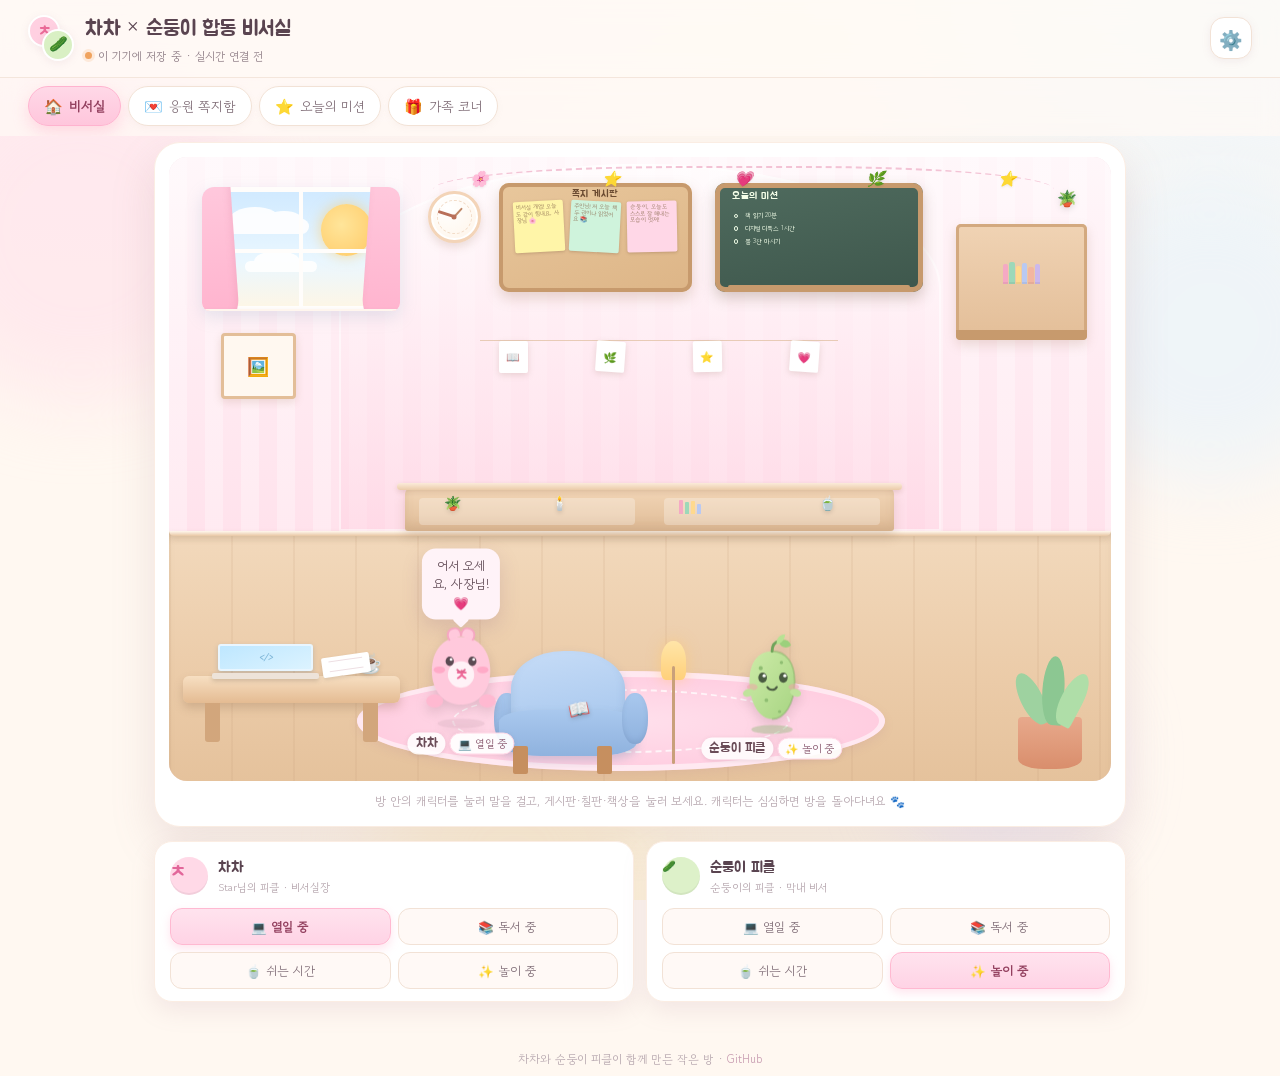
==== commit d3a3367e: "클래스 스코프 정리: 배경 블롭/책등/구름 규칙이 다른 요소에 새지 않도록" ====
--- a/standalone.html
+++ b/standalone.html
@@ -70,10 +70,10 @@
 
 .bg-blobs{position:fixed;inset:0;pointer-events:none;z-index:0;overflow:hidden}
 .blob{position:absolute;border-radius:50%;filter:blur(40px);opacity:.5}
-.b1{width:340px;height:340px;left:-90px;top:60px;background:#FFDCE9}
-.b2{width:300px;height:300px;right:-80px;top:180px;background:#DFF1FF}
-.b3{width:260px;height:260px;left:30%;bottom:-90px;background:#FFF0C9}
-.b4{width:200px;height:200px;right:14%;bottom:40px;background:#E7E0FB}
+.blob.b1{width:340px;height:340px;left:-90px;top:60px;background:#FFDCE9}
+.blob.b2{width:300px;height:300px;right:-80px;top:180px;background:#DFF1FF}
+.blob.b3{width:260px;height:260px;left:30%;bottom:-90px;background:#FFF0C9}
+.blob.b4{width:200px;height:200px;right:14%;bottom:40px;background:#E7E0FB}
 
 /* ---------- 상단 ---------- */
 .topbar{
@@ -199,11 +199,11 @@
   background:radial-gradient(circle at 40% 40%,#FFE59A,#FFC965);box-shadow:0 0 14px rgba(255,200,90,.6)}
 .win-sky .cloud{position:absolute;background:#fff;border-radius:999px;opacity:.92;filter:blur(.3px)}
 .win-sky .cloud::before,.win-sky .cloud::after{content:'';position:absolute;background:#fff;border-radius:50%}
-.c1{left:10%;top:26%;width:44%;height:12%;animation:drift 14s ease-in-out infinite}
-.c1::before{width:60%;height:180%;left:8%;top:-80%}
-.c1::after{width:46%;height:150%;right:6%;top:-55%}
-.c2{left:22%;top:60%;width:36%;height:9%;animation:drift 18s ease-in-out infinite reverse}
-.c2::before{width:64%;height:190%;left:12%;top:-90%}
+.win-sky .c1{left:10%;top:26%;width:44%;height:12%;animation:drift 14s ease-in-out infinite}
+.win-sky .c1::before{width:60%;height:180%;left:8%;top:-80%}
+.win-sky .c1::after{width:46%;height:150%;right:6%;top:-55%}
+.win-sky .c2{left:22%;top:60%;width:36%;height:9%;animation:drift 18s ease-in-out infinite reverse}
+.win-sky .c2::before{width:64%;height:190%;left:12%;top:-90%}
 @keyframes drift{0%,100%{transform:translateX(0)}50%{transform:translateX(16%)}}
 .win-frame{position:absolute;inset:0;border:5px solid #FFFDFB;border-radius:12px 12px 8px 8px}
 .win-frame::before{content:'';position:absolute;left:50%;top:0;bottom:0;width:4px;background:#FFFDFB;transform:translateX(-50%)}
@@ -256,8 +256,8 @@
 .shelf{position:absolute;left:83.5%;top:18%;width:14%;height:31%;background:linear-gradient(180deg,#F0D3B4,#E3BE98);
   border-radius:5px;box-shadow:inset 0 0 0 3px #D3A97F,0 5px 12px rgba(160,120,90,.22);display:flex;align-items:flex-end;gap:2.5%;padding:4% 5% 6%}
 .spine{flex:1;border-radius:2px 2px 0 0;box-shadow:inset 0 -2px 0 rgba(0,0,0,.06)}
-.s1{height:92%;background:#F5A9C4}.s2{height:100%;background:#9DD8B9}.s3{height:84%;background:#FFD98E}
-.s4{height:96%;background:#B9C9F2}.s5{height:78%;background:#F3B6A0}.s6{height:90%;background:#CBB8EC}
+.shelf .spine.s1{height:92%;background:#F5A9C4}.s2{height:100%;background:#9DD8B9}.s3{height:84%;background:#FFD98E}
+.shelf .spine.s4{height:96%;background:#B9C9F2}.s5{height:78%;background:#F3B6A0}.s6{height:90%;background:#CBB8EC}
 .shelf-plant{position:absolute;right:8%;top:-34%;font-size:clamp(8px,1.7cqw,16px);filter:drop-shadow(0 2px 3px rgba(0,0,0,.12))}
 .shelf-board{position:absolute;left:0;right:0;bottom:0;height:9%;background:#C79A6D;border-radius:0 0 4px 4px}
 .frame{position:absolute;left:5.5%;top:47%;width:8%;aspect-ratio:1.15;display:grid;place-items:center;
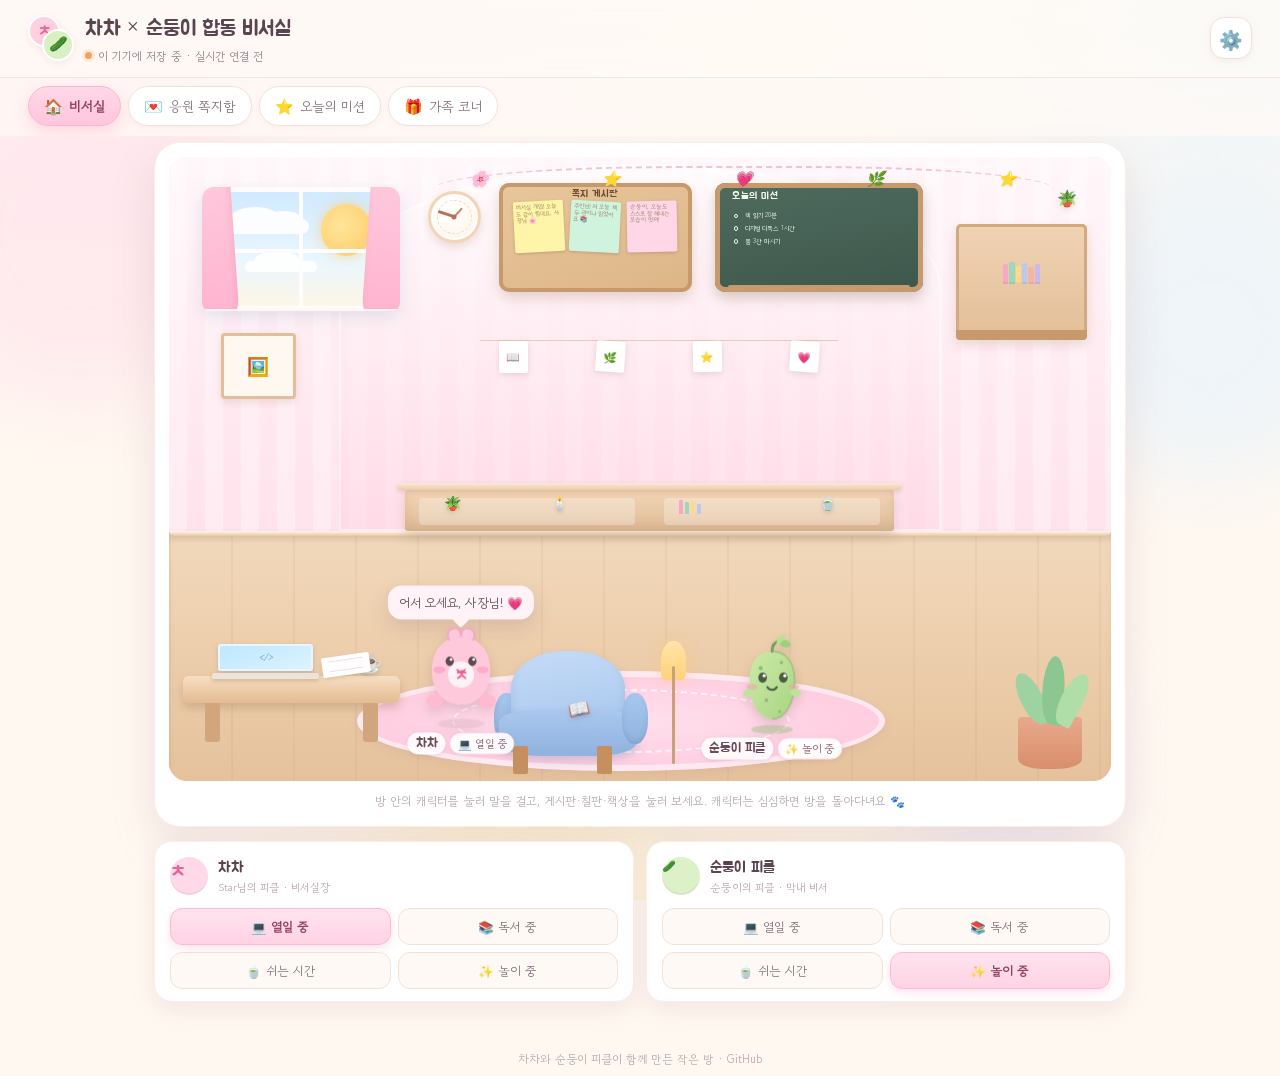
==== commit eb280269: "말풍선 폭 고정(max-content), 캐시 버전 v6" ====
--- a/standalone.html
+++ b/standalone.html
@@ -256,8 +256,12 @@
 .shelf{position:absolute;left:83.5%;top:18%;width:14%;height:31%;background:linear-gradient(180deg,#F0D3B4,#E3BE98);
   border-radius:5px;box-shadow:inset 0 0 0 3px #D3A97F,0 5px 12px rgba(160,120,90,.22);display:flex;align-items:flex-end;gap:2.5%;padding:4% 5% 6%}
 .spine{flex:1;border-radius:2px 2px 0 0;box-shadow:inset 0 -2px 0 rgba(0,0,0,.06)}
-.shelf .spine.s1{height:92%;background:#F5A9C4}.s2{height:100%;background:#9DD8B9}.s3{height:84%;background:#FFD98E}
-.shelf .spine.s4{height:96%;background:#B9C9F2}.s5{height:78%;background:#F3B6A0}.s6{height:90%;background:#CBB8EC}
+.shelf .spine.s1{height:92%;background:#F5A9C4}
+.shelf .spine.s2{height:100%;background:#9DD8B9}
+.shelf .spine.s3{height:84%;background:#FFD98E}
+.shelf .spine.s4{height:96%;background:#B9C9F2}
+.shelf .spine.s5{height:78%;background:#F3B6A0}
+.shelf .spine.s6{height:90%;background:#CBB8EC}
 .shelf-plant{position:absolute;right:8%;top:-34%;font-size:clamp(8px,1.7cqw,16px);filter:drop-shadow(0 2px 3px rgba(0,0,0,.12))}
 .shelf-board{position:absolute;left:0;right:0;bottom:0;height:9%;background:#C79A6D;border-radius:0 0 4px 4px}
 .frame{position:absolute;left:5.5%;top:47%;width:8%;aspect-ratio:1.15;display:grid;place-items:center;
@@ -413,7 +417,7 @@
 .bubble{
   position:absolute;left:50%;top:auto;bottom:calc(100% + 6px);height:auto;
   transform:translate(-50%,6px) scale(.9);
-  min-width:78px;max-width:min(46cqw,220px);
+  width:max-content;min-width:78px;max-width:min(62cqw,220px);
   padding:8px 11px;border-radius:14px;
   background:#fff;color:#5E4752;
   font-size:clamp(9px,1.35cqw,13px);line-height:1.45;
@@ -649,7 +653,7 @@
 
 /* PIN 패드 */
 .pin-pad{
-  position:fixed;inset:0;z-index:80;display:grid;place-items:center;
+  position:fixed;inset:0;z-index:115;display:grid;place-items:center;
   background:rgba(90,70,80,.32);backdrop-filter:blur(6px);-webkit-backdrop-filter:blur(6px);
   padding:16px;animation:fadeIn .2s ease both;
 }
@@ -674,6 +678,28 @@
 .pin-msg{min-height:18px;margin:12px 0 6px;font-size:12.5px;color:#D0698A}
 .pin-msg.ok{color:#57A87C}
 
+/* 가족 PIN 잠금 화면 */
+.gate{
+  position:fixed;inset:0;z-index:100;display:grid;place-items:center;padding:18px;overflow:auto;
+  background:
+    radial-gradient(600px 300px at 20% 0%,#FFE7F1 0%,rgba(255,231,241,0) 60%),
+    radial-gradient(600px 400px at 90% 100%,#EAF7EE 0%,rgba(234,247,238,0) 60%),
+    #FFF8F1;
+}
+.gate-card{
+  width:min(348px,100%);background:#fff;border-radius:26px;padding:26px 22px 20px;text-align:center;
+  box-shadow:0 26px 60px rgba(120,90,110,.22);border:1px solid #FBEAF1;
+  animation:popIn .3s cubic-bezier(.2,1.3,.4,1) both;
+}
+.gate-icon{font-size:34px;line-height:1;filter:drop-shadow(0 4px 8px rgba(0,0,0,.12))}
+.gate-card h2{margin:8px 0 4px;font-family:var(--font-title);font-weight:400;font-size:20px;color:#5A4450}
+.gate-sub{margin:0;font-size:13px;color:var(--ink-soft)}
+.gate-note{margin:5px 0 4px;font-size:11.5px;color:var(--ink-faint);line-height:1.5}
+.gate-actions{display:flex;flex-direction:column;gap:9px;align-items:center;margin-top:8px}
+.gate-actions .primary{width:100%}
+.gate .pin-msg.ok{color:#57A87C}
+body.locked main,body.locked .tabs,body.locked .foot{visibility:hidden}
+
 /* =========================================================
    토스트 / 모달 / 푸터
    ========================================================= */
@@ -681,11 +707,11 @@
   position:fixed;left:50%;bottom:26px;transform:translate(-50%,20px);
   padding:11px 20px;border-radius:999px;background:rgba(90,68,80,.94);color:#FFF6FA;
   font-size:13px;box-shadow:0 12px 30px rgba(80,50,70,.35);
-  opacity:0;pointer-events:none;transition:.28s;z-index:95;max-width:calc(100vw - 32px);text-align:center;
+  opacity:0;pointer-events:none;transition:.28s;z-index:120;max-width:calc(100vw - 32px);text-align:center;
 }
 .toast.show{opacity:1;transform:translate(-50%,0)}
 
-.modal{position:fixed;inset:0;z-index:85;display:grid;place-items:center;padding:16px;
+.modal{position:fixed;inset:0;z-index:110;display:grid;place-items:center;padding:16px;
   background:rgba(90,70,80,.32);backdrop-filter:blur(6px);-webkit-backdrop-filter:blur(6px);animation:fadeIn .2s ease both;overflow:auto}
 .modal-card{
   position:relative;width:min(460px,100%);background:#fff;border-radius:24px;
@@ -1005,13 +1031,17 @@
             <button class="ghost" type="submit">담기</button>
           </form>
         </div>
-        <div class="mini-card">
+        <div class="mini-card local-only">
           <h3>🔑 가족 PIN</h3>
           <p class="tiny-hint">PIN을 바꾸거나 잊었을 때 다시 정할 수 있어요.</p>
           <div class="pin-actions">
             <button class="ghost" id="btnChangePin">PIN 바꾸기</button>
             <button class="ghost danger" id="btnResetPin">PIN 다시 정하기</button>
           </div>
+        </div>
+        <div class="mini-card remote-only" hidden>
+          <h3>🔑 가족 PIN</h3>
+          <p class="tiny-hint">실시간 연결 중에는 Apps Script의 <b>FAMILY_PIN</b> 값이 우리 가족 비밀번호예요. 바꾸려면 시트 → 확장 프로그램 → Apps Script에서 그 값을 고치고 다시 배포하면 돼요.</p>
         </div>
       </div>
       <button class="ghost lock-again" id="btnLock">🔒 다시 잠그기</button>
@@ -1057,6 +1087,28 @@
 
 <div class="toast" id="toast" role="status" aria-live="polite"></div>
 
+<!-- 가족 PIN 잠금 (실시간 연결 모드) -->
+<div class="gate" id="gate" hidden>
+  <div class="gate-card">
+    <div class="gate-icon" aria-hidden="true">🔒</div>
+    <h2>우리 가족 비서실</h2>
+    <p class="gate-sub">가족 PIN을 넣으면 쪽지와 미션이 열려요.</p>
+    <p class="gate-note">페이지는 공개지만, 우리 이야기는 PIN 없이는 보이지 않아요.</p>
+    <div class="pin-dots" id="gateDots"><i></i><i></i><i></i><i></i></div>
+    <div class="keypad" id="gateKeys">
+      <button data-gate="1">1</button><button data-gate="2">2</button><button data-gate="3">3</button>
+      <button data-gate="4">4</button><button data-gate="5">5</button><button data-gate="6">6</button>
+      <button data-gate="7">7</button><button data-gate="8">8</button><button data-gate="9">9</button>
+      <button data-gate="clear" class="key-fn">지움</button><button data-gate="0">0</button><button data-gate="back" class="key-fn">⌫</button>
+    </div>
+    <p class="pin-msg" id="gateMsg"></p>
+    <div class="gate-actions">
+      <button class="primary big" id="gateOk">열기</button>
+      <button class="ghost small" id="gateSettings">설정</button>
+    </div>
+  </div>
+</div>
+
 <!-- 설정 -->
 <div class="modal" id="settingsModal" hidden>
   <div class="modal-card" role="dialog" aria-modal="true" aria-labelledby="setTitle">
@@ -1106,6 +1158,7 @@
   data: 'cjs.data.v2',
   api: 'cjs.api.v2',
   pin: 'cjs.pin.v2',
+  pinSession: 'cjs.pin.session.v2',
   pending: 'cjs.pending.v2',
   idea: 'cjs.idea.v2',
   unlocked: 'cjs.unlocked.v2',
@@ -1190,6 +1243,7 @@
 const app = {
   data: defaultData(),
   api: '',
+  pin: '',
   pending: [],
   online: false,
   busy: false,
@@ -1231,6 +1285,7 @@
   const url = new URL(app.api);
   url.searchParams.set('action', action);
   if (payload) url.searchParams.set('payload', JSON.stringify(payload));
+  if (app.pin) url.searchParams.set('pin', app.pin);
   url.searchParams.set('t', String(now()));
 
   const ctl = ('AbortController' in window) ? new AbortController() : null;
@@ -1252,6 +1307,7 @@
 
 async function refresh(quiet) {
   if (!app.api || app.busy) return;
+  if (!app.pin) return;
   app.busy = true;
   try {
     if (app.pending.length) await flushPending();
@@ -1264,6 +1320,7 @@
     setSync('online');
   } catch (e) {
     app.online = false;
+    if (e && e.message === 'invalid_pin') { lockApp('PIN이 바뀌었어요. 다시 입력해 주세요.'); return; }
     setSync('error');
     if (!quiet) toast('연결이 잠깐 끊겼어요. 이 기기에 저장된 내용을 보여 드려요.');
   } finally {
@@ -1326,6 +1383,7 @@
     setSync('online');
     return true;
   } catch (e) {
+    if (e && e.message === 'invalid_pin') { lockApp('PIN이 바뀌었어요. 다시 입력해 주세요.'); return false; }
     app.pending.push({ action: action, payload: payload });
     store.set(LS.pending, app.pending);
     app.online = false;
@@ -1537,13 +1595,10 @@
 function roam(who) {
   const actor = document.getElementById('actor-' + who);
   if (!actor || actor.classList.contains('talking')) return;
-  const other = document.getElementById('actor-' + (who === 'chacha' ? 'sundungi' : 'chacha'));
-  let x, y, tries = 0;
-  do {
-    x = 16 + Math.random() * 68;
-    y = 74 + Math.random() * 8;
-    tries++;
-  } while (other && tries < 8 && Math.abs(parseFloat(other.style.getPropertyValue('--x')) - x) < 14);
+  // 서로 자리가 겹치지 않게 각자 방의 절반만 쓴다 (차차: 왼쪽, 순둥이 피클: 오른쪽)
+  const range = who === 'chacha' ? [13, 45] : [55, 87];
+  const x = range[0] + Math.random() * (range[1] - range[0]);
+  const y = 74 + Math.random() * 8;
   actor.style.setProperty('--x', x.toFixed(1));
   actor.style.setProperty('--y', y.toFixed(1));
   actor.classList.add('walking');
@@ -1556,14 +1611,100 @@
 function getPin() { return store.raw(LS.pin, ''); }
 
 function renderFamily() {
-  const unlocked = sessionStorage.getItem(LS.unlocked) === '1';
+  const remote = !!app.api;
+  const unlocked = remote ? !!app.pin : sessionStorage.getItem(LS.unlocked) === '1';
   const content = document.getElementById('familyContent');
-  const gate = document.getElementById('familyGate');
-  if (!content || !gate) return;
+  const gateBox = document.getElementById('familyGate');
+  if (!content || !gateBox) return;
   content.hidden = !unlocked;
-  gate.hidden = unlocked;
+  gateBox.hidden = unlocked;
+  document.querySelectorAll('.local-only').forEach(function (e) { e.hidden = remote; });
+  document.querySelectorAll('.remote-only').forEach(function (e) { e.hidden = !remote; });
   const idea = document.getElementById('ideaText');
   if (idea) idea.textContent = store.raw(LS.idea, '비밀의 문 너머에는 어떤 방이 있을까요?');
+}
+
+/* ---------- 가족 PIN 잠금 (실시간 연결 모드) ---------- */
+const gateState = { buf: '' };
+
+function lockApp(msg) {
+  app.pin = '';
+  app.online = false;
+  writeSession('');
+  stopPolling();
+  gateState.buf = '';
+  const g = document.getElementById('gate');
+  if (g) g.hidden = false;
+  document.body.classList.add('locked');
+  gateDots(0);
+  const m = document.getElementById('gateMsg');
+  if (m) { m.textContent = msg || ''; m.classList.remove('ok'); }
+  setSync('offline');
+  const t = document.getElementById('syncText');
+  if (t) t.textContent = '잠김 · 가족 PIN 필요';
+}
+
+function hideGate() {
+  const g = document.getElementById('gate');
+  if (g) g.hidden = true;
+  document.body.classList.remove('locked');
+}
+
+function writeSession(v) {
+  try { if (v) sessionStorage.setItem(LS.pinSession, v); else sessionStorage.removeItem(LS.pinSession); } catch (e) {}
+}
+
+function gateDots(n) {
+  const box = document.getElementById('gateDots');
+  if (!box) return;
+  const need = Math.max(4, n);
+  while (box.children.length < need) box.appendChild(document.createElement('i'));
+  Array.prototype.forEach.call(box.children, function (d, i) { d.classList.toggle('on', i < n); });
+}
+
+function gateMsg(text, ok) {
+  const m = document.getElementById('gateMsg');
+  if (!m) return;
+  m.textContent = text || '';
+  m.classList.toggle('ok', !!ok);
+}
+
+function gateInput(key) {
+  if (key === 'back') gateState.buf = gateState.buf.slice(0, -1);
+  else if (key === 'clear') gateState.buf = '';
+  else if (/^[0-9]$/.test(key) && gateState.buf.length < 8) gateState.buf += key;
+  gateDots(gateState.buf.length);
+  if (gateState.buf.length) gateMsg('');
+}
+
+async function submitGate() {
+  const pin = gateState.buf.trim();
+  if (!pin) { gateMsg('PIN을 입력해 주세요.'); return; }
+  const btn = document.getElementById('gateOk');
+  if (btn) btn.disabled = true;
+  gateMsg('확인 중…');
+  app.pin = pin;
+  try {
+    const data = await apiCall('read');
+    app.data = normalize(data);
+    saveLocal();
+    renderAll();
+    writeSession(pin);
+    hideGate();
+    app.online = true;
+    app.lastSync = now();
+    setSync('online');
+    startPolling();
+    toast('비서실이 열렸어요 ✨');
+  } catch (e) {
+    app.pin = '';
+    gateState.buf = '';
+    gateDots(0);
+    if (e && e.message === 'invalid_pin') gateMsg('PIN이 맞지 않아요. 다시 입력해 주세요.');
+    else gateMsg('연결하지 못했어요 (' + ((e && e.message) || '오류') + ')');
+  } finally {
+    if (btn) btn.disabled = false;
+  }
 }
 
 function showPad(which, on) {
@@ -1790,6 +1931,7 @@
   // 가족 코너
   document.getElementById('btnUnlock').addEventListener('click', function () { openPad('unlock'); });
   document.getElementById('btnLock').addEventListener('click', function () {
+    if (app.api) { lockApp(); toast('비서실을 잠갔어요 🔒'); return; }
     sessionStorage.removeItem(LS.unlocked);
     renderFamily();
     toast('다시 잠갔어요 🔒');
@@ -1814,11 +1956,33 @@
   });
   document.getElementById('btnPinChange2').addEventListener('click', function () {
     closeSettings();
+    if (app.api) { toast('PIN은 Apps Script의 FAMILY_PIN에서 바꿔요'); return; }
     openPad('unlock', function () { openPad('create'); });
   });
   document.getElementById('btnPinReset2').addEventListener('click', function () {
     closeSettings();
+    if (app.api) { toast('PIN은 Apps Script의 FAMILY_PIN에서 바꿔요'); return; }
     openPad('create');
+  });
+
+  // 가족 PIN 잠금 화면
+  const gateKeys = document.getElementById('gateKeys');
+  if (gateKeys) {
+    gateKeys.addEventListener('click', function (e) {
+      const b = e.target.closest('[data-gate]');
+      if (b) gateInput(b.dataset.gate);
+    });
+  }
+  const gateOk = document.getElementById('gateOk');
+  if (gateOk) gateOk.addEventListener('click', submitGate);
+  const gateSettingsBtn = document.getElementById('gateSettings');
+  if (gateSettingsBtn) gateSettingsBtn.addEventListener('click', openSettings);
+  document.addEventListener('keydown', function (e) {
+    const g = document.getElementById('gate');
+    if (!g || g.hidden) return;
+    if (/^[0-9]$/.test(e.key)) { gateInput(e.key); }
+    else if (e.key === 'Backspace') { gateInput('back'); }
+    else if (e.key === 'Enter') { submitGate(); }
   });
 
   // 아이디어
@@ -1895,34 +2059,42 @@
     const n = normalize(d);
     s.textContent = '연결 성공! 쪽지 ' + n.messages.length + '개 · 미션 ' + n.missions.length + '개를 읽었어요.';
   } catch (e) {
-    s.textContent = '연결하지 못했어요 (' + (e.message || '오류') + '). 배포 권한이 "모든 사용자"인지 확인해 주세요.';
-    s.classList.add('err');
+    if (e && e.message === 'invalid_pin') {
+      s.textContent = '연결은 되는데 PIN이 필요한 서버예요. 저장한 뒤 가족 PIN을 입력하면 열려요.';
+      s.classList.remove('err');
+    } else {
+      s.textContent = '연결하지 못했어요 (' + (e.message || '오류') + '). 배포 권한이 "모든 사용자"인지 확인해 주세요.';
+      s.classList.add('err');
+    }
   } finally {
     app.api = prev;
   }
 }
 
-async function saveApi() {
+function saveApi() {
   const s = document.getElementById('apiStatus');
   const url = normalizeApi(document.getElementById('apiUrl').value);
   if (url === null) { s.textContent = 'https:// 로 시작하는 주소를 넣어 주세요.'; s.classList.add('err'); return; }
   if (!url) { clearApi(); return; }
   app.api = url;
   store.rawSet(LS.api, url);
-  s.classList.remove('err');
-  s.textContent = '저장했어요. 실시간으로 맞추는 중…';
-  startPolling();
-  await refresh(true);
-  if (app.online) { s.textContent = '저장 완료! 이제 실시간으로 함께 써요 ✨'; closeSettings(); toast('실시간 연결 완료 ✨'); }
-  else { s.textContent = '저장했지만 지금은 응답이 없어요. 주소와 배포 권한을 확인해 주세요.'; s.classList.add('err'); }
-  setSync(app.online ? 'online' : 'error');
+  app.pin = '';
+  writeSession('');
+  stopPolling();
+  closeSettings();
+  setSync('');
+  lockApp('가족 PIN을 넣으면 우리 비서실과 연결돼요.');
 }
 
 function clearApi() {
   app.api = '';
+  app.pin = '';
+  writeSession('');
   store.del(LS.api);
   stopPolling();
+  hideGate();
   setSync('offline');
+  renderAll();
   document.getElementById('apiUrl').value = '';
   const s = document.getElementById('apiStatus');
   s.classList.remove('err');
@@ -1961,8 +2133,9 @@
   if (['room', 'notes', 'missions', 'family'].indexOf(hash) >= 0) switchTab(hash);
 
   if (app.api) {
-    startPolling();
-    refresh(true);
+    app.pin = (function () { try { return sessionStorage.getItem(LS.pinSession) || ''; } catch (e) { return ''; } })();
+    if (app.pin) { startPolling(); refresh(true); }
+    else { lockApp(''); }
   }
 
   // 캐릭터가 심심하면 돌아다녀요
